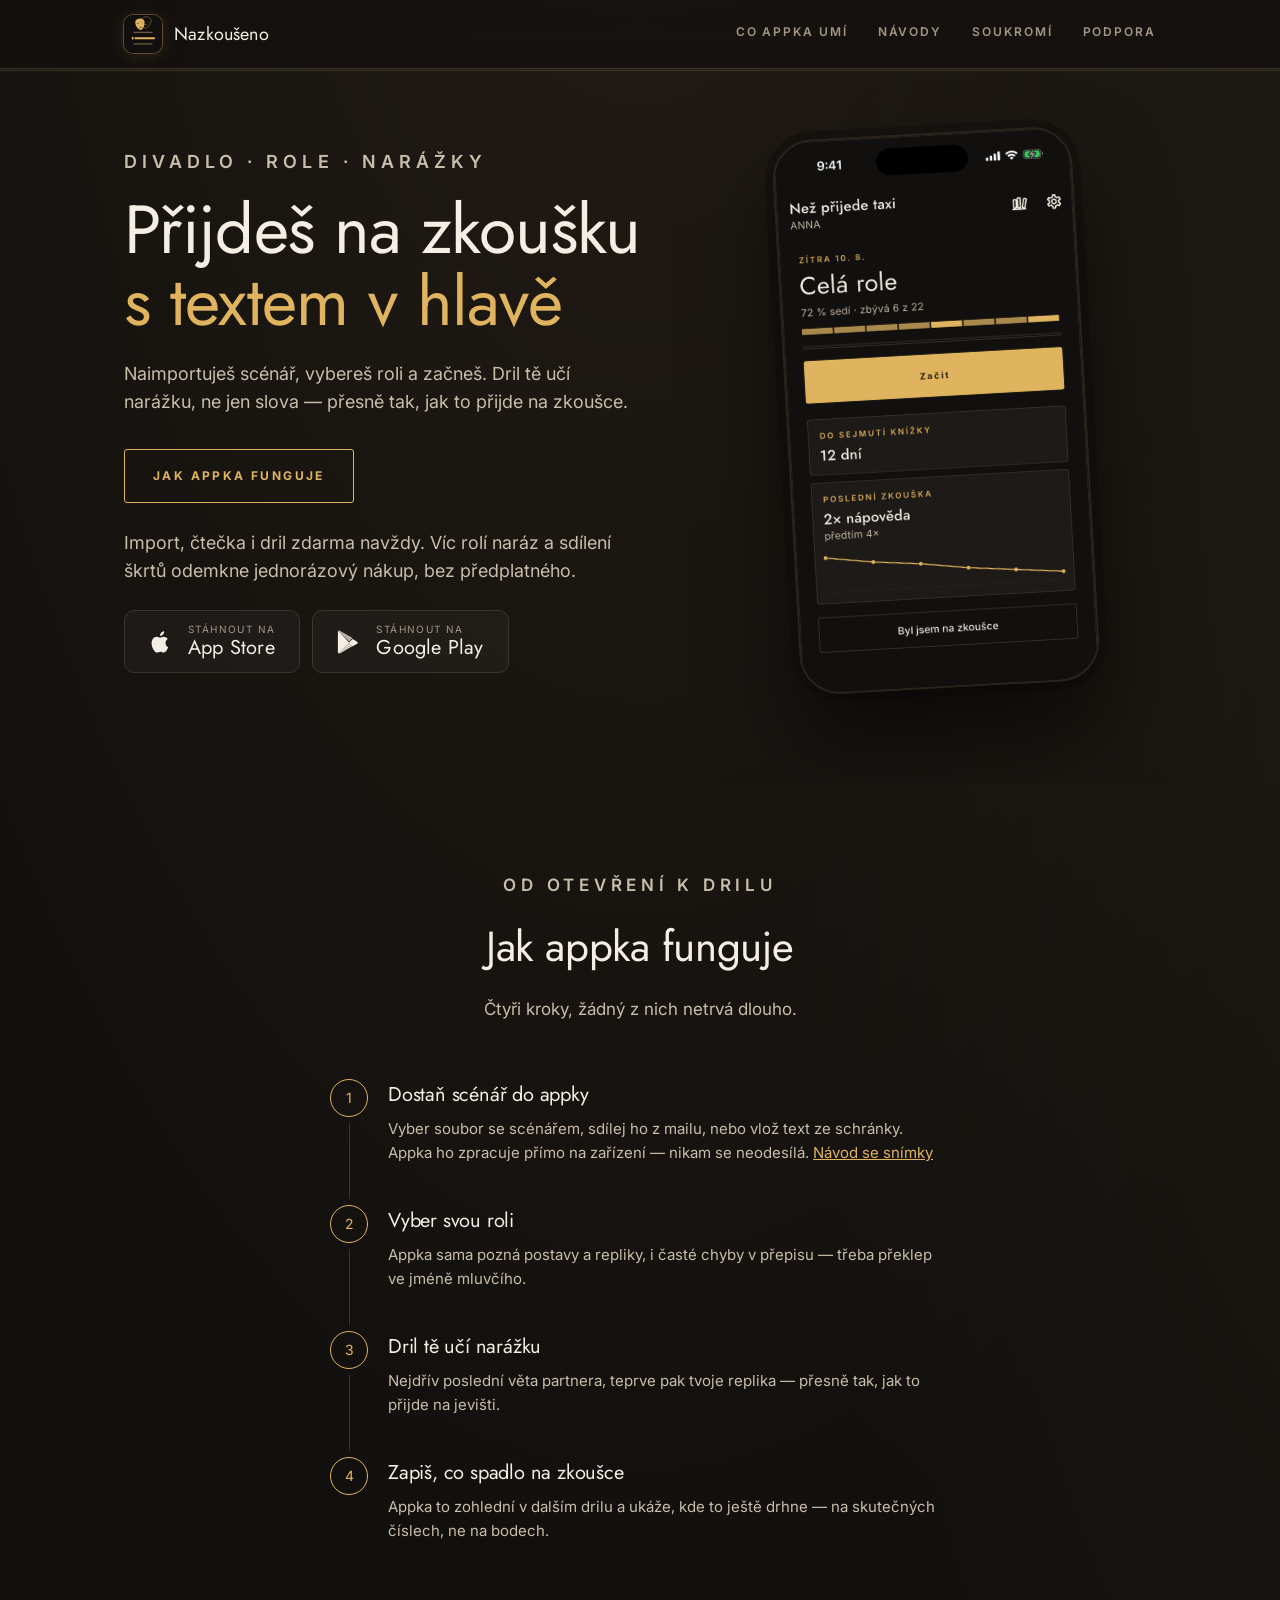
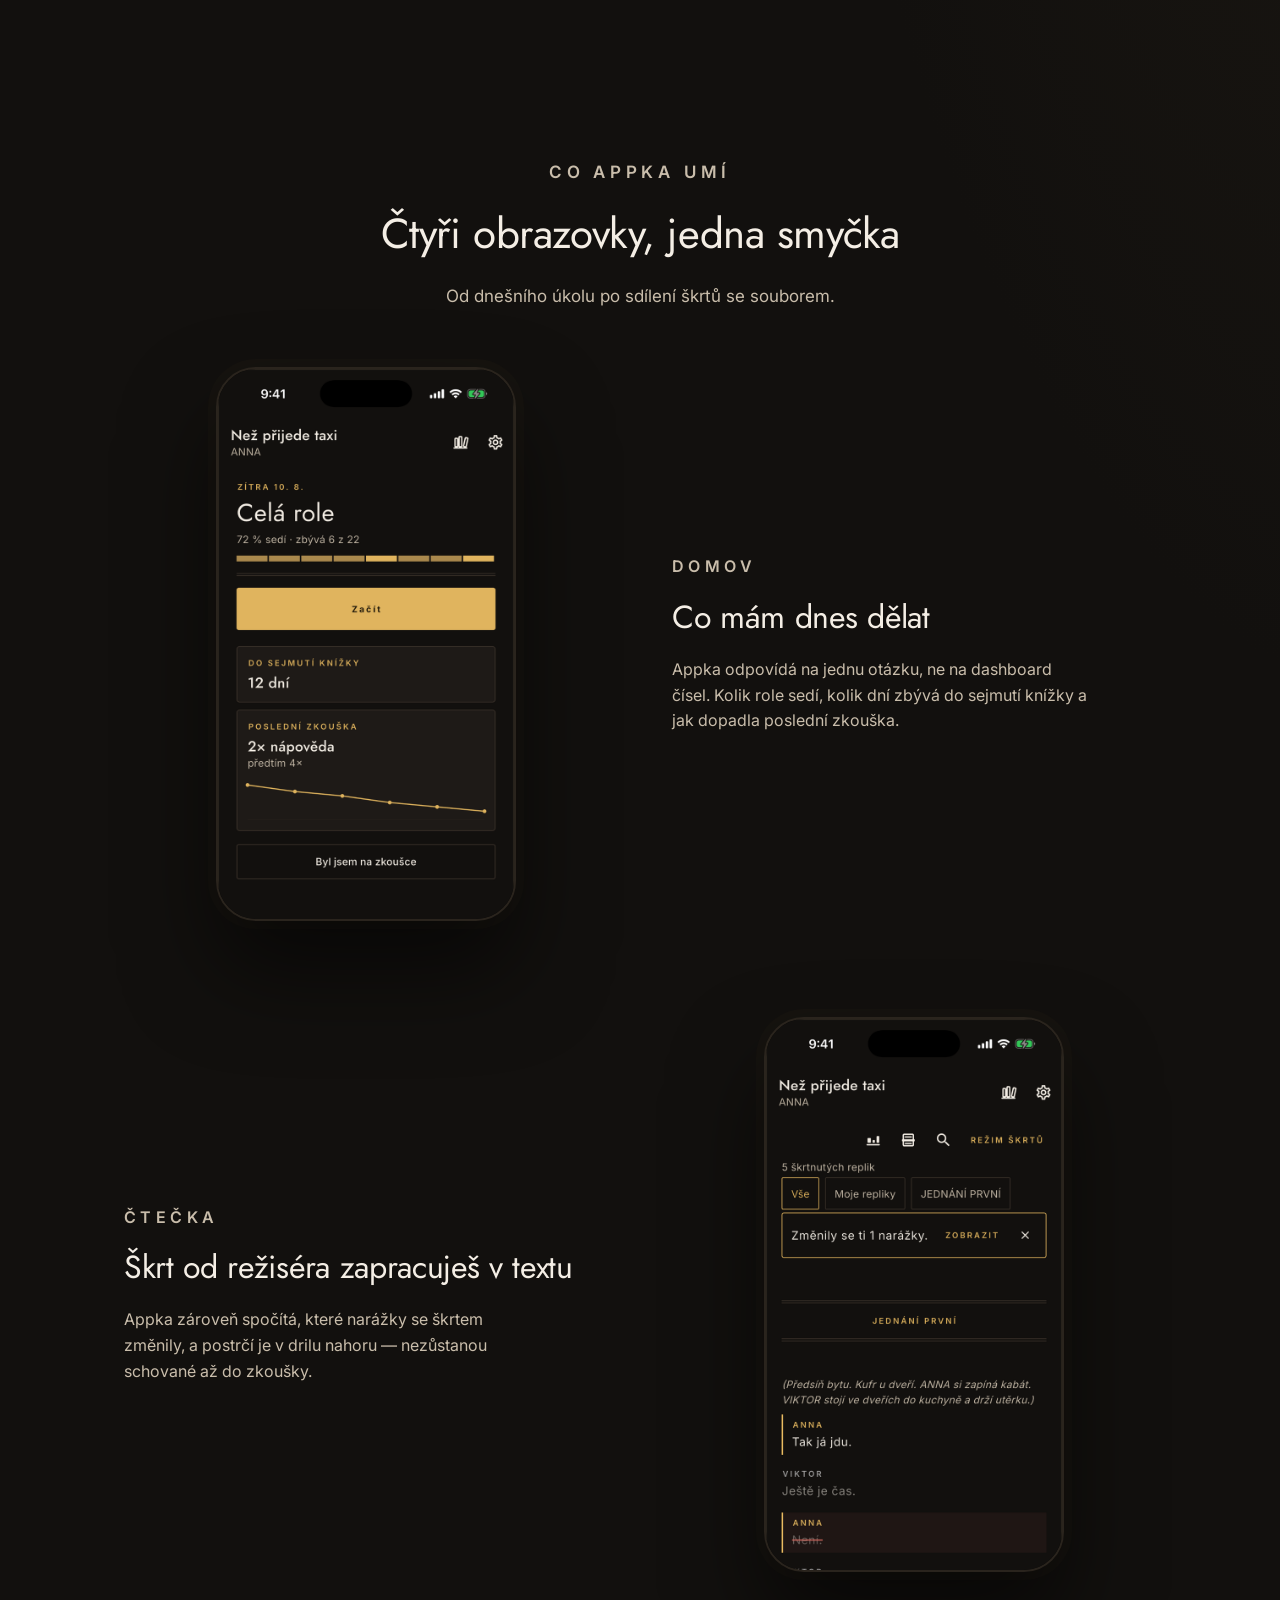
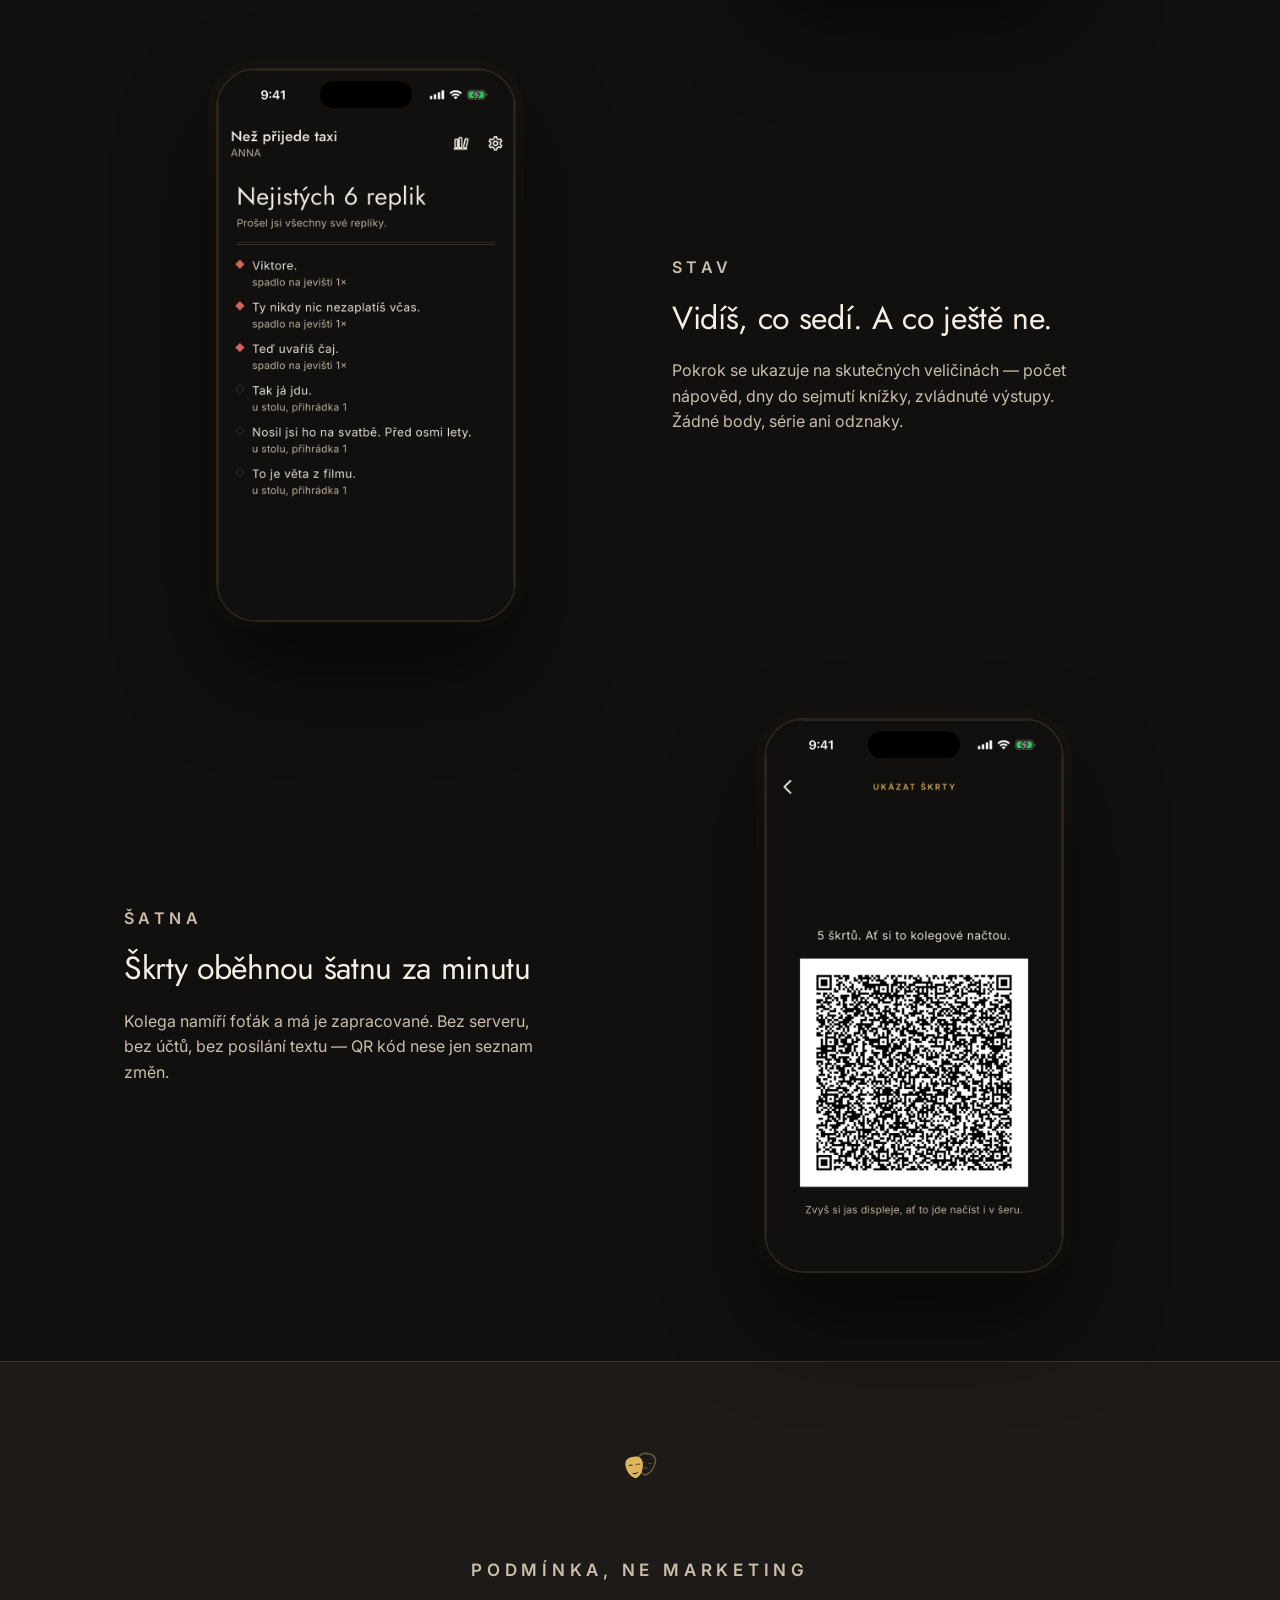
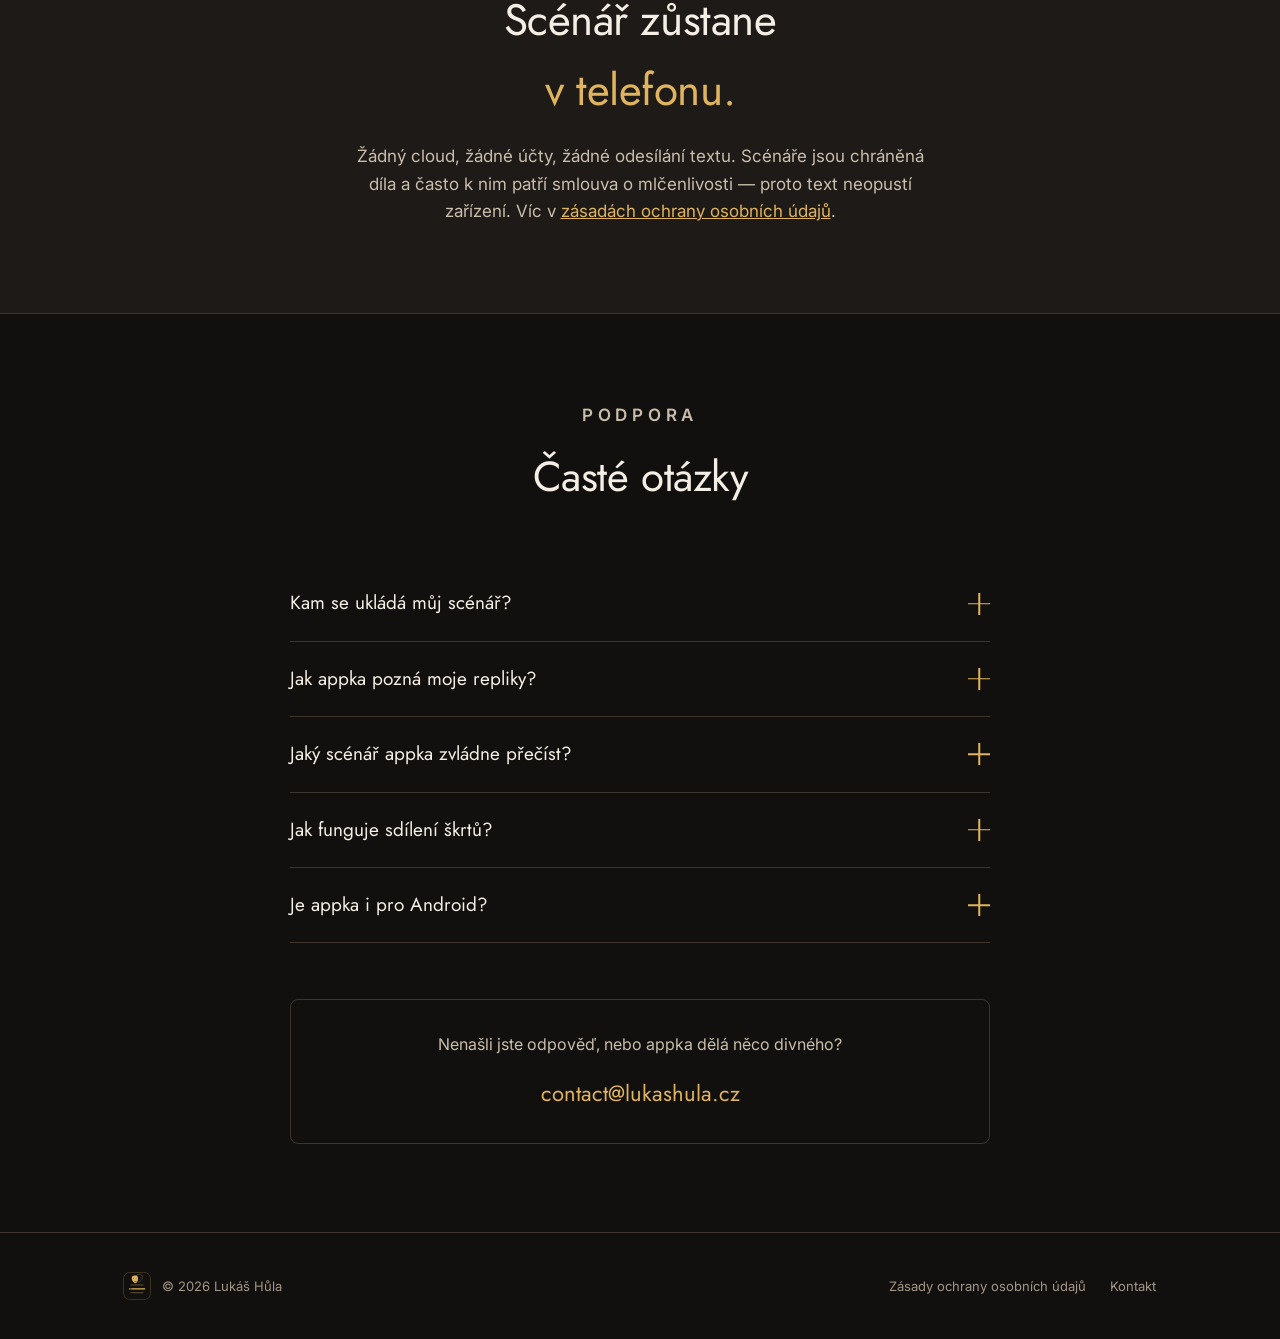
==== index.html @ 05d0d3af "Sekce návodů: jak dostat scénář do appky, tři cesty Rozcestník `navody/` a první návod se snímky z a" ====
<!doctype html>
<html lang="cs">
<head>
<meta charset="utf-8">
<meta name="viewport" content="width=device-width, initial-scale=1">
<title>Nazkoušeno — přijdeš na zkoušku s textem v hlavě</title>
<meta name="description" content="Naimportuj scénář, vyber roli a začni. Dril tě učí narážku, ne jen slova. Scénář nikdy neopustí telefon.">
<meta property="og:title" content="Nazkoušeno">
<meta property="og:description" content="Divadlo: role, narážky, škrty. Scénář zůstane v telefonu.">
<meta property="og:type" content="website">
<meta name="theme-color" content="#12100E">
<link rel="icon" type="image/svg+xml" href="data:image/svg+xml,%3Csvg xmlns='http://www.w3.org/2000/svg' viewBox='0 0 1024 1024'%3E%3Crect width='1024' height='1024' rx='180' fill='%2312100E'/%3E%3Cg transform='translate(599.0,204.8) rotate(9.17)'%3E%3Cpath d='M-125.4,-55.3 C-120.4,-141.3 -50.2,-159.7 0,-153.6 C50.2,-159.7 120.4,-141.3 125.4,-55.3 C120.4,55.3 65.2,135.2 0,153.6 C-65.2,135.2 -120.4,55.3 -125.4,-55.3 Z' fill='none' stroke='%236B5B3E' stroke-width='20.5'/%3E%3Cpath d='M-90.3,-30.7 Q-52.7,9.2 -15.1,-30.7 Q-52.7,-17.1 -90.3,-30.7 Z' fill='%236B5B3E'/%3E%3Cpath d='M15.1,-30.7 Q52.7,9.2 90.3,-30.7 Q52.7,-17.1 15.1,-30.7 Z' fill='%236B5B3E'/%3E%3Cpath d='M-52.7,67.6 Q0.0,15.4 52.7,67.6 Q0.0,49.8 -52.7,67.6 Z' fill='%236B5B3E'/%3E%3C/g%3E%3Cg transform='translate(435.2,250.9) rotate(-8.02)'%3E%3Cpath d='M-125.4,-55.3 C-120.4,-141.3 -50.2,-159.7 0,-153.6 C50.2,-159.7 120.4,-141.3 125.4,-55.3 C120.4,55.3 65.2,135.2 0,153.6 C-65.2,135.2 -120.4,55.3 -125.4,-55.3 Z M-90.3,-30.7 Q-52.7,-70.7 -15.1,-30.7 Q-52.7,-44.3 -90.3,-30.7 Z M15.1,-30.7 Q52.7,-70.7 90.3,-30.7 Q52.7,-44.3 15.1,-30.7 Z M-52.7,67.6 Q0.0,119.8 52.7,67.6 Q0.0,85.3 -52.7,67.6 Z' fill='%23E0B45E' fill-rule='evenodd'/%3E%3C/g%3E%3Cg stroke='%236B5B3E' stroke-width='34' stroke-linecap='round'%3E%3Cline x1='270' y1='471' x2='754' y2='471'/%3E%3Cline x1='270' y1='778' x2='754' y2='778'/%3E%3C/g%3E%3Crect x='212' y='591' width='42' height='68' fill='%23E0B45E'/%3E%3Cline x1='306' y1='625' x2='812' y2='625' stroke='%23E0B45E' stroke-width='52' stroke-linecap='round'/%3E%3C/svg%3E">
<link rel="stylesheet" href="assets/css/site.css?v=5">
</head>
<body>

<header class="site-header">
  <div class="container">
    <a class="brand" href="#top">
      <img class="brand-mark" src="assets/img/logo.svg" alt="" width="38" height="38">
      <span>Nazkoušeno</span>
    </a>
    <nav class="nav-links">
      <a href="#funkce">Co appka umí</a>
      <a href="navody/">Návody</a>
      <a href="#soukromi">Soukromí</a>
      <a href="#podpora">Podpora</a>
    </nav>
  </div>
</header>

<main id="top">

  <section class="hero">
    <div class="container">
      <div class="hero-copy">
        <p class="eyebrow">Divadlo · role · narážky</p>
        <h1>Přijdeš na zkoušku<br><span class="accent">s textem v hlavě</span></h1>
        <p>Naimportuješ scénář, vybereš roli a začneš. Dril tě učí narážku, ne jen slova — přesně tak, jak to přijde na zkoušce.</p>
        <div class="hero-cta">
          <a class="btn btn--ghost" href="#jak-to-funguje">Jak appka funguje</a>
        </div>
        <p class="hero-note">Import, čtečka i dril zdarma navždy. Víc rolí naráz a sdílení škrtů odemkne jednorázový nákup, bez předplatného.</p>
        <!-- PŘED VYDÁNÍM DOPLNIT:
             1. `href` u obou odznaků (teď prázdné — klik nikam nevede)
             2. vyměnit kresbu za oficiální artwork Applu a Googlu; obojí
                má závazná pravidla pro použití značky a vlastní kresba
                jejich loga je porušuje
             3. odznak Google Play skrýt, dokud Android verze nevyjde -->
        <div class="stores">
          <a class="store" href="" aria-label="Stáhnout na App Store">
            <svg class="store-mark" viewBox="0 0 24 24" aria-hidden="true">
              <path d="M16.4 12.7c0-2.1 1.7-3.1 1.8-3.2-1-1.4-2.5-1.6-3-1.7-1.3-.1-2.5.8-3.1.8-.6 0-1.6-.8-2.7-.8-1.4 0-2.7.8-3.4 2.1-1.5 2.5-.4 6.3 1 8.4.7 1 1.5 2.1 2.6 2.1 1 0 1.4-.7 2.7-.7 1.2 0 1.6.7 2.7.6 1.1 0 1.8-1 2.5-2 .8-1.2 1.1-2.3 1.1-2.3 0 0-2.2-.8-2.2-3.3zM14.4 5.9c.6-.7 1-1.6.9-2.6-.8 0-1.8.5-2.4 1.2-.5.6-1 1.6-.9 2.5.9.1 1.8-.4 2.4-1.1z"/>
            </svg>
            <span class="store-text">
              <span class="store-small">Stáhnout na</span>
              <span class="store-big">App Store</span>
            </span>
          </a>
          <a class="store" href="" aria-label="Stáhnout na Google Play">
            <svg class="store-mark" viewBox="0 0 24 24" aria-hidden="true">
              <path d="M4.3 3.2c-.3.3-.4.7-.4 1.3v15c0 .6.1 1 .4 1.3l.1.1 8.4-8.4v-.2L4.4 3.1l-.1.1z"/>
              <path d="M15.6 15.3l-2.8-2.8v-.2l2.8-2.8.1.1 3.3 1.9c1 .5 1 1.4 0 2l-3.3 1.8h-.1z"/>
              <path d="M15.7 15.2L12.8 12.4 4.3 20.9c.3.4.9.4 1.5.1l9.9-5.8" opacity=".85"/>
              <path d="M15.7 8.8L5.8 3.1c-.6-.3-1.2-.3-1.5.1l8.5 8.4 2.9-2.8z" opacity=".7"/>
            </svg>
            <span class="store-text">
              <span class="store-small">Stáhnout na</span>
              <span class="store-big">Google Play</span>
            </span>
          </a>
        </div>
      </div>
      <div class="hero-visual">
        <div class="phone phone--float">
          <img src="assets/img/01-domov.png" alt="Domovská obrazovka appky Nazkoušeno: rozdělaná role, 72 % sedí, tlačítko Začít a karty se dny do sejmutí knížky a poslední zkouškou." width="700" height="1302" loading="eager">
        </div>
      </div>
    </div>
  </section>

  <section id="jak-to-funguje">
    <div class="container container--narrow">
      <div class="section-head reveal">
        <p class="eyebrow">Od otevření k drilu</p>
        <h2>Jak appka funguje</h2>
        <p>Čtyři kroky, žádný z nich netrvá dlouho.</p>
      </div>

      <div class="steps">
        <div class="step reveal">
          <div class="step-marker"><div class="num">1</div><div class="line"></div></div>
          <div class="step-body">
            <h3>Dostaň scénář do appky</h3>
            <p>Vyber soubor se scénářem, sdílej ho z mailu, nebo vlož text ze schránky. Appka ho zpracuje přímo na zařízení — nikam se neodesílá. <a href="navody/import-scenare.html" style="color:var(--brass)">Návod se snímky</a></p>
          </div>
        </div>
        <div class="step reveal">
          <div class="step-marker"><div class="num">2</div><div class="line"></div></div>
          <div class="step-body">
            <h3>Vyber svou roli</h3>
            <p>Appka sama pozná postavy a repliky, i časté chyby v přepisu — třeba překlep ve jméně mluvčího.</p>
          </div>
        </div>
        <div class="step reveal">
          <div class="step-marker"><div class="num">3</div><div class="line"></div></div>
          <div class="step-body">
            <h3>Dril tě učí narážku</h3>
            <p>Nejdřív poslední věta partnera, teprve pak tvoje replika — přesně tak, jak to přijde na jevišti.</p>
          </div>
        </div>
        <div class="step reveal">
          <div class="step-marker"><div class="num">4</div></div>
          <div class="step-body">
            <h3>Zapiš, co spadlo na zkoušce</h3>
            <p>Appka to zohlední v dalším drilu a ukáže, kde to ještě drhne — na skutečných číslech, ne na bodech.</p>
          </div>
        </div>
      </div>
    </div>
  </section>

  <section id="funkce">
    <div class="container">
      <div class="section-head reveal">
        <p class="eyebrow">Co appka umí</p>
        <h2>Čtyři obrazovky, jedna smyčka</h2>
        <p>Od dnešního úkolu po sdílení škrtů se souborem.</p>
      </div>

      <div class="feature reveal">
        <div class="feature-visual"><div class="phone"><img src="assets/img/01-domov.png" alt="Domovská obrazovka appky: co mám dnes dělat, procento zvládnutých replik a dny do sejmutí knížky." width="700" height="1302" loading="lazy"></div></div>
        <div class="feature-copy">
          <p class="eyebrow">Domov</p>
          <h3>Co mám dnes dělat</h3>
          <p>Appka odpovídá na jednu otázku, ne na dashboard čísel. Kolik role sedí, kolik dní zbývá do sejmutí knížky a jak dopadla poslední zkouška.</p>
        </div>
      </div>

      <div class="feature feature--reverse reveal">
        <div class="feature-visual"><div class="phone"><img src="assets/img/04-ctecka.png" alt="Čtečka scénáře appky Nazkoušeno se zvýrazněnou vlastní replikou." width="700" height="1302" loading="lazy"></div></div>
        <div class="feature-copy">
          <p class="eyebrow">Čtečka</p>
          <h3>Škrt od režiséra zapracuješ v textu</h3>
          <p>Appka zároveň spočítá, které narážky se škrtem změnily, a postrčí je v drilu nahoru — nezůstanou schované až do zkoušky.</p>
        </div>
      </div>

      <div class="feature reveal">
        <div class="feature-visual"><div class="phone"><img src="assets/img/05-stav.png" alt="Obrazovka stavu appky Nazkoušeno: skutečné veličiny místo bodů a odznaků." width="700" height="1302" loading="lazy"></div></div>
        <div class="feature-copy">
          <p class="eyebrow">Stav</p>
          <h3>Vidíš, co sedí. A co ještě ne.</h3>
          <p>Pokrok se ukazuje na skutečných veličinách — počet nápověd, dny do sejmutí knížky, zvládnuté výstupy. Žádné body, série ani odznaky.</p>
        </div>
      </div>

      <div class="feature feature--reverse reveal">
        <div class="feature-visual"><div class="phone"><img src="assets/img/06-satna.png" alt="QR kód se seznamem škrtů v appce Nazkoušeno, připravený k načtení kolegy v souboru." width="700" height="1302" loading="lazy"></div></div>
        <div class="feature-copy">
          <p class="eyebrow">Šatna</p>
          <h3>Škrty oběhnou šatnu za minutu</h3>
          <p>Kolega namíří foťák a má je zapracované. Bez serveru, bez účtů, bez posílání textu — QR kód nese jen seznam změn.</p>
        </div>
      </div>
    </div>
  </section>

  <section class="trust" id="soukromi">
    <div class="container container--narrow reveal">
      <svg viewBox="0 0 1024 1024" aria-hidden="true">
        <g transform="translate(599.0,204.8) rotate(9.17)">
          <path d="M-125.4,-55.3 C-120.4,-141.3 -50.2,-159.7 0,-153.6 C50.2,-159.7 120.4,-141.3 125.4,-55.3 C120.4,55.3 65.2,135.2 0,153.6 C-65.2,135.2 -120.4,55.3 -125.4,-55.3 Z" fill="none" stroke="#6B5B3E" stroke-width="20.5"/>
          <path d="M-90.3,-30.7 Q-52.7,9.2 -15.1,-30.7 Q-52.7,-17.1 -90.3,-30.7 Z" fill="#6B5B3E"/>
          <path d="M15.1,-30.7 Q52.7,9.2 90.3,-30.7 Q52.7,-17.1 15.1,-30.7 Z" fill="#6B5B3E"/>
          <path d="M-52.7,67.6 Q0.0,15.4 52.7,67.6 Q0.0,49.8 -52.7,67.6 Z" fill="#6B5B3E"/>
        </g>
        <g transform="translate(435.2,250.9) rotate(-8.02)">
          <path d="M-125.4,-55.3 C-120.4,-141.3 -50.2,-159.7 0,-153.6 C50.2,-159.7 120.4,-141.3 125.4,-55.3 C120.4,55.3 65.2,135.2 0,153.6 C-65.2,135.2 -120.4,55.3 -125.4,-55.3 Z M-90.3,-30.7 Q-52.7,-70.7 -15.1,-30.7 Q-52.7,-44.3 -90.3,-30.7 Z M15.1,-30.7 Q52.7,-70.7 90.3,-30.7 Q52.7,-44.3 15.1,-30.7 Z M-52.7,67.6 Q0.0,119.8 52.7,67.6 Q0.0,85.3 -52.7,67.6 Z" fill="#E0B45E" fill-rule="evenodd"/>
        </g>
      </svg>
      <p class="eyebrow">Podmínka, ne marketing</p>
      <h2>Scénář zůstane<br><span class="accent">v telefonu.</span></h2>
      <p>Žádný cloud, žádné účty, žádné odesílání textu. Scénáře jsou chráněná díla a často k nim patří smlouva o mlčenlivosti — proto text neopustí zařízení. Víc v <a href="soukromi.html" style="color:var(--brass)">zásadách ochrany osobních údajů</a>.</p>
    </div>
  </section>

  <section id="podpora">
    <div class="container container--narrow">
      <div class="section-head reveal">
        <p class="eyebrow">Podpora</p>
        <h2>Časté otázky</h2>
      </div>

      <div class="faq reveal">
        <details>
          <summary>Kam se ukládá můj scénář?<span class="plus" aria-hidden="true"></span></summary>
          <p>Jen do telefonu. Appka nemá server ani cloudové úložiště — text scénáře, poznámky, škrty i postup v učení zůstávají výhradně na vašem zařízení.</p>
        </details>
        <details>
          <summary>Jak appka pozná moje repliky?<span class="plus" aria-hidden="true"></span></summary>
          <p>Po vložení scénáře appka sama rozpozná postavy a repliky a upozorní na časté chyby v přepisu — třeba překlep ve jméně mluvčího nebo zdvojenou repliku. Vy jen vyberete, která role je vaše.</p>
        </details>
        <details>
          <summary>Jaký scénář appka zvládne přečíst?<span class="plus" aria-hidden="true"></span></summary>
          <p>Appka bere soubory <strong>.doc</strong>, <strong>.docx</strong> a prostý text a formát pozná podle obsahu, ne podle přípony. Jméno postavy musí být od textu oddělené — <strong>tabulátorem, několika mezerami, nebo dvojtečkou</strong> (<code>ANNA: text</code>). Appka si vybere tu konvenci, která ve scénáři převažuje, takže na pár řádcích, které vypadají jinak, nezáleží.</p>
          <p>Co nestačí, je jméno oddělené <strong>jednou mezerou bez dvojtečky</strong> nebo sazba, kde jméno stojí na vlastním řádku a text pod ním. Kopie z PDF bývá slepená právě jednou mezerou — pak zkuste sehnat scénář ve Wordu, tak vám ho režisér nebo agentura nejspíš poslali.</p>
          <p>Když se text nepodaří rozdělit, appka to řekne rovnou a scénář se nikam neuloží — nic tím nezkazíte. Postup se snímky je v návodu <a href="navody/import-scenare.html" style="color:var(--brass)">Jak dostat scénář do appky</a>.</p>
        </details>
        <details>
          <summary>Jak funguje sdílení škrtů?<span class="plus" aria-hidden="true"></span></summary>
          <p>QR kód nese jen seznam změn — které repliky jsou škrtnuté — nikdy text hry. Kolega si ho načte kamerou a zapracuje do své vlastní kopie scénáře.</p>
        </details>
        <details>
          <summary>Je appka i pro Android?<span class="plus" aria-hidden="true"></span></summary>
          <p>Ano. Nazkoušeno je pro iOS i pro Android — je to tentýž kód a tytéž funkce na obou platformách, včetně toho, že scénář zůstává v telefonu.</p>
        </details>
      </div>

      <div class="contact-box reveal">
        <p>Nenašli jste odpověď, nebo appka dělá něco divného?</p>
        <a class="mail" href="mailto:contact@lukashula.cz">contact@lukashula.cz</a>
      </div>
    </div>
  </section>

</main>

<footer>
  <div class="container">
    <span class="footer-brand"><img class="footer-mark" src="assets/img/logo.svg" alt="" width="26" height="26"><span>© 2026 Lukáš Hůla</span></span>
    <div class="footer-links">
      <a href="soukromi.html">Zásady ochrany osobních údajů</a>
      <a href="mailto:contact@lukashula.cz">Kontakt</a>
    </div>
  </div>
</footer>

<script>
// Prvky se odkrývají **dřív, než jsou vidět** (rootMargin sahá 300px pod
// spodní hranu obrazovky) — animace tak doběhne, než na ně scroll dorazí.
// Bez toho hrozí, že rychlý skok scrollem (End, prudké odjetí kolečkem)
// předběhne pozorovatele a ukáže na zlomek vteřiny prázdnou tmu, protože
// `.reveal` je bez JS defaultně neviditelný.
//
// Druhá pojistka: cokoli je v zorném poli hned při načtení (typicky nic
// pod hlavičkou, ale nezávisí to na pořadí sekcí), se odkryje okamžitě
// bez animace — první dojem nemá čekat na scroll.
var revealEls = document.querySelectorAll('.reveal');

function showNow(el) { el.classList.add('is-visible'); }

if ('IntersectionObserver' in window) {
  var io = new IntersectionObserver(function (entries) {
    entries.forEach(function (entry) {
      if (entry.isIntersecting) {
        showNow(entry.target);
        io.unobserve(entry.target);
      }
    });
  }, { rootMargin: '0px 0px 300px 0px', threshold: 0 });

  revealEls.forEach(function (el) {
    var rect = el.getBoundingClientRect();
    if (rect.top < window.innerHeight) {
      showNow(el);
    } else {
      io.observe(el);
    }
  });

  // Poslední pojistka: kdyby pozorovatel z jakéhokoli důvodu na něco
  // nedosáhl, po pěti vteřinách je stránka čitelná celá.
  setTimeout(function () { revealEls.forEach(showNow); }, 5000);
} else {
  revealEls.forEach(showNow);
}
</script>

</body>
</html>
---- assets/css/site.css ----
/* Nazkoušeno — web
   Barvy a písma jsou 1:1 z `app/lib/theme/app_theme.dart` (tmavé téma),
   ne odhadnuté od oka. Web zůstává natrvalo tmavý — stejně jako obchodní
   screenshoty, ze kterých vychází — aby appka a web působily jako jedna
   věc, ne jako dvě různé identity. */

@font-face {
  font-family: 'Jost';
  src: url('../fonts/Jost.ttf') format('truetype');
  font-weight: 300 700;
  font-display: swap;
}

@font-face {
  font-family: 'Inter';
  src: url('../fonts/Inter.ttf') format('truetype');
  font-weight: 300 800;
  font-display: swap;
}

:root {
  --bg: #12100E;
  --surface: #1E1A17;
  --line: #3D342C;
  --text: #F4EEE5;
  --text-muted: #C9BDAB;
  --text-faint: #A29686;
  --brass: #E0B45E;
  --on-brass: #1A1408;
  --carmine: #D1685E;

  --display: 'Jost', serif;
  --ui: 'Inter', sans-serif;
}

* { margin: 0; padding: 0; box-sizing: border-box; }

@media (prefers-reduced-motion: no-preference) {
  html { scroll-behavior: smooth; }
}

@media (prefers-reduced-motion: reduce) {
  html { scroll-behavior: auto; }
  * { animation-duration: 0.001ms !important; animation-iteration-count: 1 !important; transition-duration: 0.001ms !important; }
}

body {
  background:
    radial-gradient(120% 60% at 50% -10%, #241d15 0%, rgba(18, 16, 14, 0) 60%),
    radial-gradient(90% 50% at 110% 10%, #1d1913 0%, rgba(18, 16, 14, 0) 55%),
    var(--bg);
  color: var(--text);
  font-family: var(--ui);
  font-size: 16px;
  line-height: 1.6;
  -webkit-font-smoothing: antialiased;
}

a { color: inherit; }

img { max-width: 100%; display: block; }

.container {
  width: 100%;
  max-width: 1080px;
  margin: 0 auto;
  padding: 0 24px;
}

.container--narrow {
  max-width: 760px;
}

h1, h2, h3 {
  font-family: var(--display);
  font-weight: 400;
  letter-spacing: -0.01em;
  color: var(--text);
}

/* -------- prostrkané verzálky, jako jméno v programu -------- */
.eyebrow {
  font-family: var(--ui);
  font-weight: 600;
  font-size: 12px;
  letter-spacing: 0.28em;
  text-transform: uppercase;
  color: var(--brass);
}

.muted { color: var(--text-muted); }

.accent { color: var(--brass); }

/* -------- dvojitá vlasová linka -------- */
.double-rule {
  border-top: 1px solid var(--line);
  border-bottom: 1px solid var(--line);
  height: 3px;
  margin: 20px 0;
}

/* -------- hlavička -------- */
.site-header {
  position: sticky;
  top: 0;
  z-index: 10;
  backdrop-filter: blur(14px);
  background: rgba(18, 16, 14, 0.72);
  border-bottom: 1px solid var(--line);
}

/* Dvojitá vlasová linka, jako dělítko v divadelním programu — tentýž
   motiv, který aplikace používá pod nadpisy (`DoubleRule`). Stojí to
   dva pixely výšky a hlavičku to spojí se zbytkem sazby. */
.site-header::after {
  content: '';
  position: absolute;
  left: 0;
  right: 0;
  bottom: -3px;
  height: 1px;
  background: var(--line);
}

.site-header .container {
  display: flex;
  align-items: center;
  justify-content: space-between;
  height: 68px;
}

.brand {
  display: flex;
  align-items: center;
  gap: 12px;
  text-decoration: none;
}

/* Znak má vlastní tmavé pozadí (je to skutečná ikona aplikace), takže na
   tmavé stránce splýval. Nekreslí se proto světlejší podklad — tím by
   přestal být tou ikonou — ale **mosazný vlas kolem a jemná záře pod ním**.
   Prsten dodá hranu, záře odlepí znak od pozadí. */
.brand-mark {
  width: 38px;
  height: 38px;
  border-radius: 9px;
  flex-shrink: 0;
  box-shadow:
    0 0 0 1px rgba(224, 180, 94, 0.32),
    0 2px 16px rgba(224, 180, 94, 0.14);
  transition: box-shadow 0.2s ease;
}

.brand:hover .brand-mark,
.brand:focus-visible .brand-mark {
  box-shadow:
    0 0 0 1px rgba(224, 180, 94, 0.55),
    0 2px 22px rgba(224, 180, 94, 0.24);
}

/* V patičce je znak menší a prsten slabší — je to tečka za stránkou,
   ne druhá hlavička. */
.footer-mark {
  width: 26px;
  height: 26px;
  border-radius: 6px;
  flex-shrink: 0;
  box-shadow: 0 0 0 1px rgba(224, 180, 94, 0.2);
}

.brand span {
  font-family: var(--display);
  font-size: 18px;
  letter-spacing: 0.01em;
  color: var(--text);
}

/* Prostrkané verzálky, stejně jako popisky v aplikaci. Hlavička tím mluví
   jazykem produktu místo výchozím 14px bezpatkovým písmem, které vypadá
   stejně na každém webu — a nestojí to ani pixel výšky navíc. */
.nav-links {
  display: none;
  gap: 30px;
  font-size: 12px;
  font-weight: 600;
  letter-spacing: 0.16em;
  text-transform: uppercase;
  color: var(--text-faint);
}

.nav-links a {
  text-decoration: none;
  position: relative;
  padding-bottom: 4px;
  transition: color 0.18s ease;
}

/* Podtržení vyjíždí zprostřed, ne celé naráz — drobnost, ale je to rozdíl
   mezi „odkaz změnil barvu" a „někdo to navrhl". */
.nav-links a::after {
  content: '';
  position: absolute;
  left: 50%;
  right: 50%;
  bottom: 0;
  height: 1px;
  background: var(--brass);
  transition: left 0.18s ease, right 0.18s ease;
}

.nav-links a:hover,
.nav-links a:focus-visible { color: var(--brass); }

.nav-links a:hover::after,
.nav-links a:focus-visible::after { left: 0; right: 0; }

@media (min-width: 720px) {
  .nav-links { display: flex; }
}

/* -------- tlačítka -------- */
.btn {
  display: inline-flex;
  align-items: center;
  justify-content: center;
  gap: 8px;
  padding: 16px 28px;
  border-radius: 3px;
  font-family: var(--ui);
  font-weight: 700;
  font-size: 12px;
  letter-spacing: 0.2em;
  text-transform: uppercase;
  text-decoration: none;
  cursor: pointer;
  border: 1px solid transparent;
  transition: transform 0.15s ease, opacity 0.15s ease;
}

.btn:hover { opacity: 0.9; }
.btn:active { transform: scale(0.98); }

.btn--ghost {
  border-color: var(--brass);
  color: var(--brass);
  background: transparent;
}

.btn--ghost:hover { background: rgba(224, 180, 94, 0.08); }

/* -------- focus, přístupnost -------- */
a:focus-visible, button:focus-visible, summary:focus-visible {
  outline: 2px solid var(--brass);
  outline-offset: 3px;
}

/* -------- hero -------- */
.hero {
  padding: 64px 0 96px;
  overflow: hidden;
}

.hero .container {
  display: grid;
  gap: 56px;
  align-items: center;
}

@media (min-width: 860px) {
  .hero .container { grid-template-columns: 1.1fr 0.9fr; }
}

.hero-copy h1 {
  font-size: clamp(40px, 6vw, 68px);
  line-height: 1.06;
  margin: 18px 0 22px;
}

.hero-copy p {
  font-size: 18px;
  line-height: 1.55;
  color: var(--text-muted);
  max-width: 46ch;
}

.hero-cta {
  margin-top: 34px;
  display: flex;
  flex-wrap: wrap;
  align-items: center;
  gap: 20px;
}

.hero-note {
  margin-top: 26px;
  font-size: 14px;
  color: var(--text-faint);
}

/* -------- odznaky obchodů --------
   Zástupné, dokud nejsou odkazy. Před vydáním se **musí vyměnit za
   oficiální artwork** Applu a Googlu: obojí má závazná pravidla pro
   použití svých značek a vlastní kresba loga je porušuje. */
.stores {
  display: flex;
  flex-wrap: wrap;
  gap: 12px;
  margin-top: 26px;
}

.store {
  display: inline-flex;
  align-items: center;
  gap: 13px;
  padding: 13px 24px 13px 20px;
  border: 1px solid var(--line);
  border-radius: 10px;
  background: rgba(255, 255, 255, 0.03);
  text-decoration: none;
  color: var(--text);
  transition: border-color 0.18s ease, background 0.18s ease;
}

.store:hover,
.store:focus-visible {
  border-color: rgba(224, 180, 94, 0.5);
  background: rgba(224, 180, 94, 0.06);
}

.store-mark {
  width: 30px;
  height: 30px;
  fill: currentColor;
  flex-shrink: 0;
}

.store-text { display: flex; flex-direction: column; line-height: 1.15; }

.store-small {
  font-size: 10px;
  letter-spacing: 0.14em;
  text-transform: uppercase;
  color: var(--text-faint);
}

.store-big {
  font-family: var(--display);
  font-size: 20px;
  letter-spacing: 0.01em;
}

.hero-visual {
  display: flex;
  justify-content: center;
}

/* -------- telefonní rámeček -------- */
.phone {
  position: relative;
  width: 100%;
  max-width: 300px;
  border-radius: 40px;
  overflow: hidden;
  border: 2px solid #2A241D;
  background: #0A0908;
  box-shadow:
    0 50px 90px rgba(0, 0, 0, 0.55),
    0 0 0 8px #16130F;
  /* Ať se rámeček nezmenší pod svůj obsah v úzkém flex/grid sloupci. */
  flex-shrink: 0;
}

.phone--float {
  transform: rotate(-3.2deg);
}

/* `height: auto` je nutné výslovně — atributy width/height na <img>
   (kvůli rezervaci místa a CLS) by jinak s `width: 100%` bez odpovídající
   výšky roztáhly obrázek do jeho HTML atributu, ne poměrně. */
.phone img { width: 100%; height: auto; display: block; }

/* -------- sekce obecně -------- */
section { padding: 88px 0; }

.section-head {
  text-align: center;
  max-width: 620px;
  margin: 0 auto 56px;
}

.section-head h2 {
  font-size: clamp(30px, 4vw, 42px);
  margin: 14px 0 16px;
}

.section-head p {
  color: var(--text-muted);
  font-size: 17px;
}

/* -------- kroky (jak to funguje) -------- */
.steps {
  max-width: 620px;
  margin: 0 auto;
}

.step {
  display: flex;
  gap: 20px;
}

.step-marker {
  display: flex;
  flex-direction: column;
  align-items: center;
  flex-shrink: 0;
}

.step-marker .num {
  width: 38px;
  height: 38px;
  border: 1px solid var(--brass);
  border-radius: 50%;
  display: flex;
  align-items: center;
  justify-content: center;
  font-family: var(--ui);
  font-size: 14px;
  color: var(--brass);
  flex-shrink: 0;
}

.step-marker .line {
  width: 1px;
  flex: 1;
  background: var(--line);
  margin: 6px 0;
}

.step:last-child .step-marker .line { display: none; }

.step-body { padding-bottom: 40px; }

.step-body h3 {
  font-size: 20px;
  margin-bottom: 6px;
}

.step-body p { color: var(--text-muted); font-size: 15px; }

/* -------- funkce střídavě se snímky -------- */
.feature {
  display: grid;
  gap: 40px;
  align-items: center;
  margin-bottom: 96px;
}

.feature:last-child { margin-bottom: 0; }

@media (min-width: 780px) {
  .feature { grid-template-columns: 1fr 1fr; gap: 64px; }
  .feature--reverse .feature-visual { order: 2; }
  .feature--reverse .feature-copy { order: 1; }
}

.feature-visual { display: flex; justify-content: center; }

.feature-copy .eyebrow { display: block; margin-bottom: 12px; }

.feature-copy h3 {
  font-size: clamp(24px, 3.4vw, 32px);
  margin-bottom: 14px;
}

.feature-copy p {
  color: var(--text-muted);
  font-size: 16px;
  max-width: 42ch;
}

/* -------- pruh o soukromí -------- */
.trust {
  background: var(--surface);
  border-top: 1px solid var(--line);
  border-bottom: 1px solid var(--line);
  text-align: center;
}

.trust svg { width: 72px; height: 72px; margin: 0 auto 28px; }

.trust h2 { font-size: clamp(30px, 4.5vw, 44px); margin: 0 0 18px; }

.trust p {
  color: var(--text-muted);
  font-size: 17px;
  max-width: 52ch;
  margin: 0 auto;
}

/* -------- FAQ -------- */
.faq { max-width: 700px; margin: 0 auto; }

.faq details {
  border-bottom: 1px solid var(--line);
  padding: 22px 0;
}

.faq summary {
  cursor: pointer;
  list-style: none;
  display: flex;
  justify-content: space-between;
  align-items: center;
  gap: 16px;
  font-family: var(--display);
  font-size: 19px;
  color: var(--text);
}

.faq summary::-webkit-details-marker { display: none; }

.faq summary .plus {
  flex-shrink: 0;
  width: 22px;
  height: 22px;
  position: relative;
}

.faq summary .plus::before,
.faq summary .plus::after {
  content: '';
  position: absolute;
  background: var(--brass);
  transition: transform 0.2s ease;
}

.faq summary .plus::before { top: 50%; left: 0; width: 100%; height: 1.5px; transform: translateY(-50%); }
.faq summary .plus::after { left: 50%; top: 0; height: 100%; width: 1.5px; transform: translateX(-50%); }

.faq details[open] summary .plus::after { transform: translateX(-50%) rotate(90deg); opacity: 0; }

.faq p {
  margin-top: 14px;
  color: var(--text-muted);
  font-size: 15px;
  max-width: 60ch;
}

/* -------- kontakt -------- */
.contact-box {
  max-width: 700px;
  margin: 56px auto 0;
  padding: 32px;
  border: 1px solid var(--line);
  border-radius: 8px;
  text-align: center;
}

.contact-box p { color: var(--text-muted); margin-bottom: 18px; }

.contact-box a.mail {
  font-family: var(--display);
  font-size: 22px;
  color: var(--brass);
  text-decoration: none;
}

.contact-box a.mail:hover { text-decoration: underline; }

/* -------- patička -------- */
footer {
  border-top: 1px solid var(--line);
  padding: 40px 0;
}

footer .container {
  display: flex;
  flex-wrap: wrap;
  gap: 16px;
  align-items: center;
  justify-content: space-between;
  font-size: 13px;
  color: var(--text-faint);
}

footer a { text-decoration: none; color: var(--text-faint); }
footer a:hover, footer a:focus-visible { color: var(--brass); }

.footer-links { display: flex; gap: 24px; flex-wrap: wrap; }

.footer-brand { display: flex; align-items: center; gap: 12px; }

/* -------- scroll reveal (progresivní vylepšení) -------- */
.reveal {
  opacity: 0;
  transform: translateY(18px);
  transition: opacity 0.6s ease, transform 0.6s ease;
}

.reveal.is-visible { opacity: 1; transform: none; }

@media (prefers-reduced-motion: reduce) {
  .reveal { opacity: 1; transform: none; transition: none; }
}

/* -------- stránka zásad -------- */
.policy h2 {
  font-size: 22px;
  margin: 40px 0 12px;
}

.policy h2:first-child { margin-top: 0; }

.policy p, .policy li {
  color: var(--text-muted);
  font-size: 16px;
  line-height: 1.7;
}

.policy ul { padding-left: 20px; margin: 12px 0; }
.policy li { margin-bottom: 6px; }
.policy p { margin-bottom: 16px; }
.policy strong { color: var(--text); }
.policy code {
  font-family: ui-monospace, monospace;
  font-size: 0.9em;
  background: var(--surface);
  padding: 2px 6px;
  border-radius: 3px;
}

.policy-date { color: var(--text-faint); font-size: 14px; margin-bottom: 40px; }

/* -------- návody: rozcestník --------
   Řádky s vlasovou linkou, ne krabice. Je to obsah programu — seznam
   toho, co se dá přečíst — a stejný idiom jako FAQ, aby web nezaváděl
   třetí druh seznamu pro tentýž účel. */
.guide-group {
  max-width: 700px;
  margin: 0 auto 56px;
}

.guide-group:last-child { margin-bottom: 0; }

.guide-group > .eyebrow { display: block; margin-bottom: 4px; }

.guide-item {
  display: flex;
  align-items: center;
  gap: 20px;
  padding: 24px 0;
  border-bottom: 1px solid var(--line);
  text-decoration: none;
}

.guide-item h3 {
  font-size: 21px;
  margin-bottom: 6px;
  transition: color 0.2s ease;
}

.guide-item p {
  color: var(--text-muted);
  font-size: 15px;
  max-width: 52ch;
}

.guide-item:hover h3,
.guide-item:focus-visible h3 { color: var(--brass); }

/* Šipka dává řádku význam odkazu i bez podtržení. */
.guide-item .go {
  margin-left: auto;
  flex-shrink: 0;
  color: var(--brass);
  font-size: 20px;
}

/* -------- návod: hlavička stránky -------- */
.guide-head { max-width: 700px; margin: 0 auto; }

.guide-head h1 {
  font-size: clamp(30px, 4.5vw, 44px);
  margin: 14px 0;
}

.guide-head p {
  color: var(--text-muted);
  font-size: 17px;
  max-width: 56ch;
}

.crumb {
  display: inline-block;
  font-size: 13px;
  color: var(--text-faint);
  text-decoration: none;
  margin-bottom: 6px;
}

.crumb:hover, .crumb:focus-visible { color: var(--brass); }

/* -------- návod: volba cesty na začátku --------
   Návod má tři samostatné cesty a čtenář potřebuje **jen jednu**.
   Rozcestník na začátku ho pustí přímo k té své, aby nemusel projít
   dvě, které ho netýkají. */
.ways {
  max-width: 700px;
  margin: 36px auto 0;
  display: grid;
  gap: 10px;
}

@media (min-width: 780px) {
  .ways { grid-template-columns: repeat(3, 1fr); }
}

.way-link {
  display: block;
  padding: 16px 18px;
  border: 1px solid var(--line);
  border-radius: 6px;
  text-decoration: none;
  transition: border-color 0.2s ease;
}

.way-link:hover, .way-link:focus-visible { border-color: var(--brass); }

.way-link strong {
  display: block;
  font-family: var(--display);
  font-weight: 400;
  font-size: 17px;
  margin-bottom: 4px;
}

.way-link span { color: var(--text-faint); font-size: 13px; }

/* -------- návod: jedna cesta -------- */
.way {
  display: grid;
  gap: 40px;
  align-items: start;
  margin-top: 80px;
}

/* Zlom je vyšší než u `.feature` (780px): vedle kroků stojí telefon
   v plné výšce, takže dva sloupce mají smysl teprve na širší obrazovce. */
@media (min-width: 880px) {
  .way { grid-template-columns: 1fr auto; gap: 56px; }
}

.way h2 {
  font-size: clamp(24px, 3.4vw, 30px);
  margin: 12px 0 18px;
}

.way .lede {
  color: var(--text-muted);
  font-size: 16px;
  max-width: 46ch;
  margin-bottom: 26px;
}

/* Kroky uvnitř cesty nesedí na středu sloupce a poslední nekopí
   spodní odsazení, které jinde odděluje krok od dalšího. */
.way .steps { max-width: none; margin: 0; }
.way .step:last-child .step-body { padding-bottom: 0; }

.way-visual { display: flex; justify-content: center; }
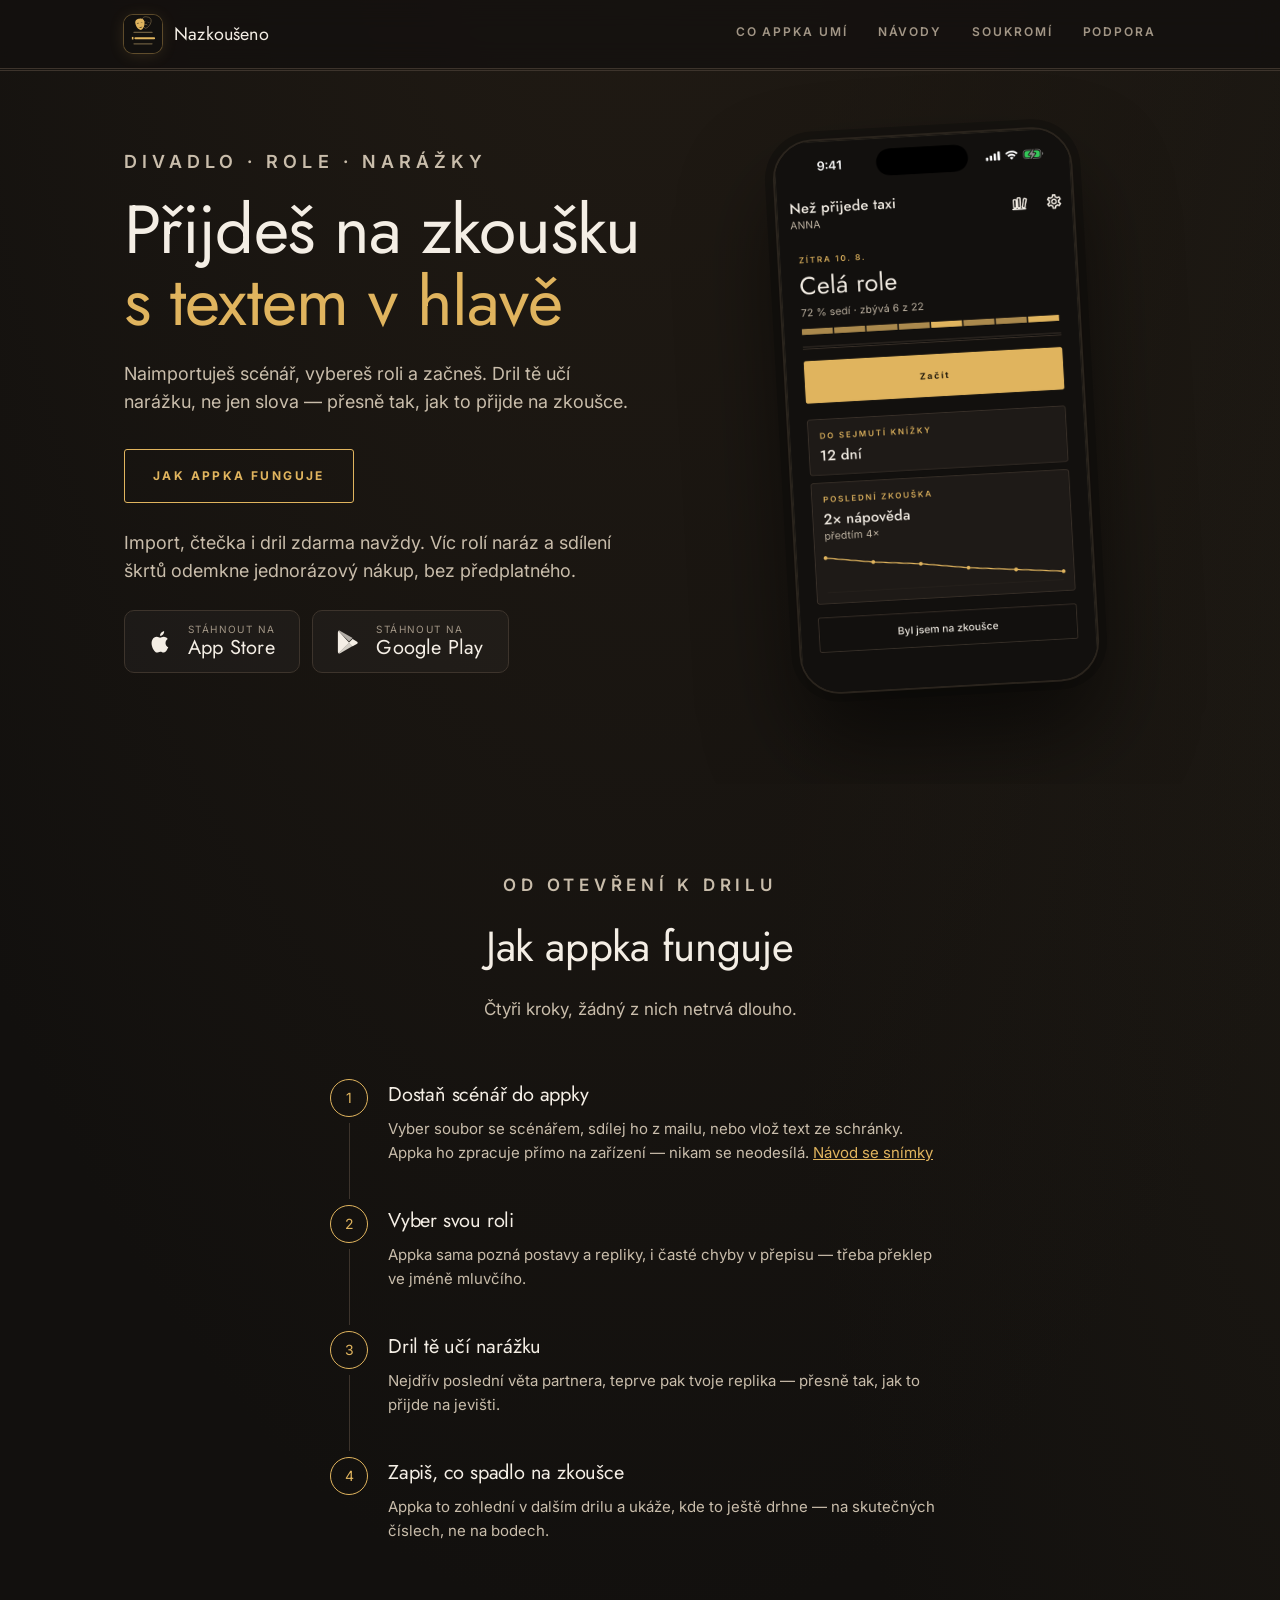
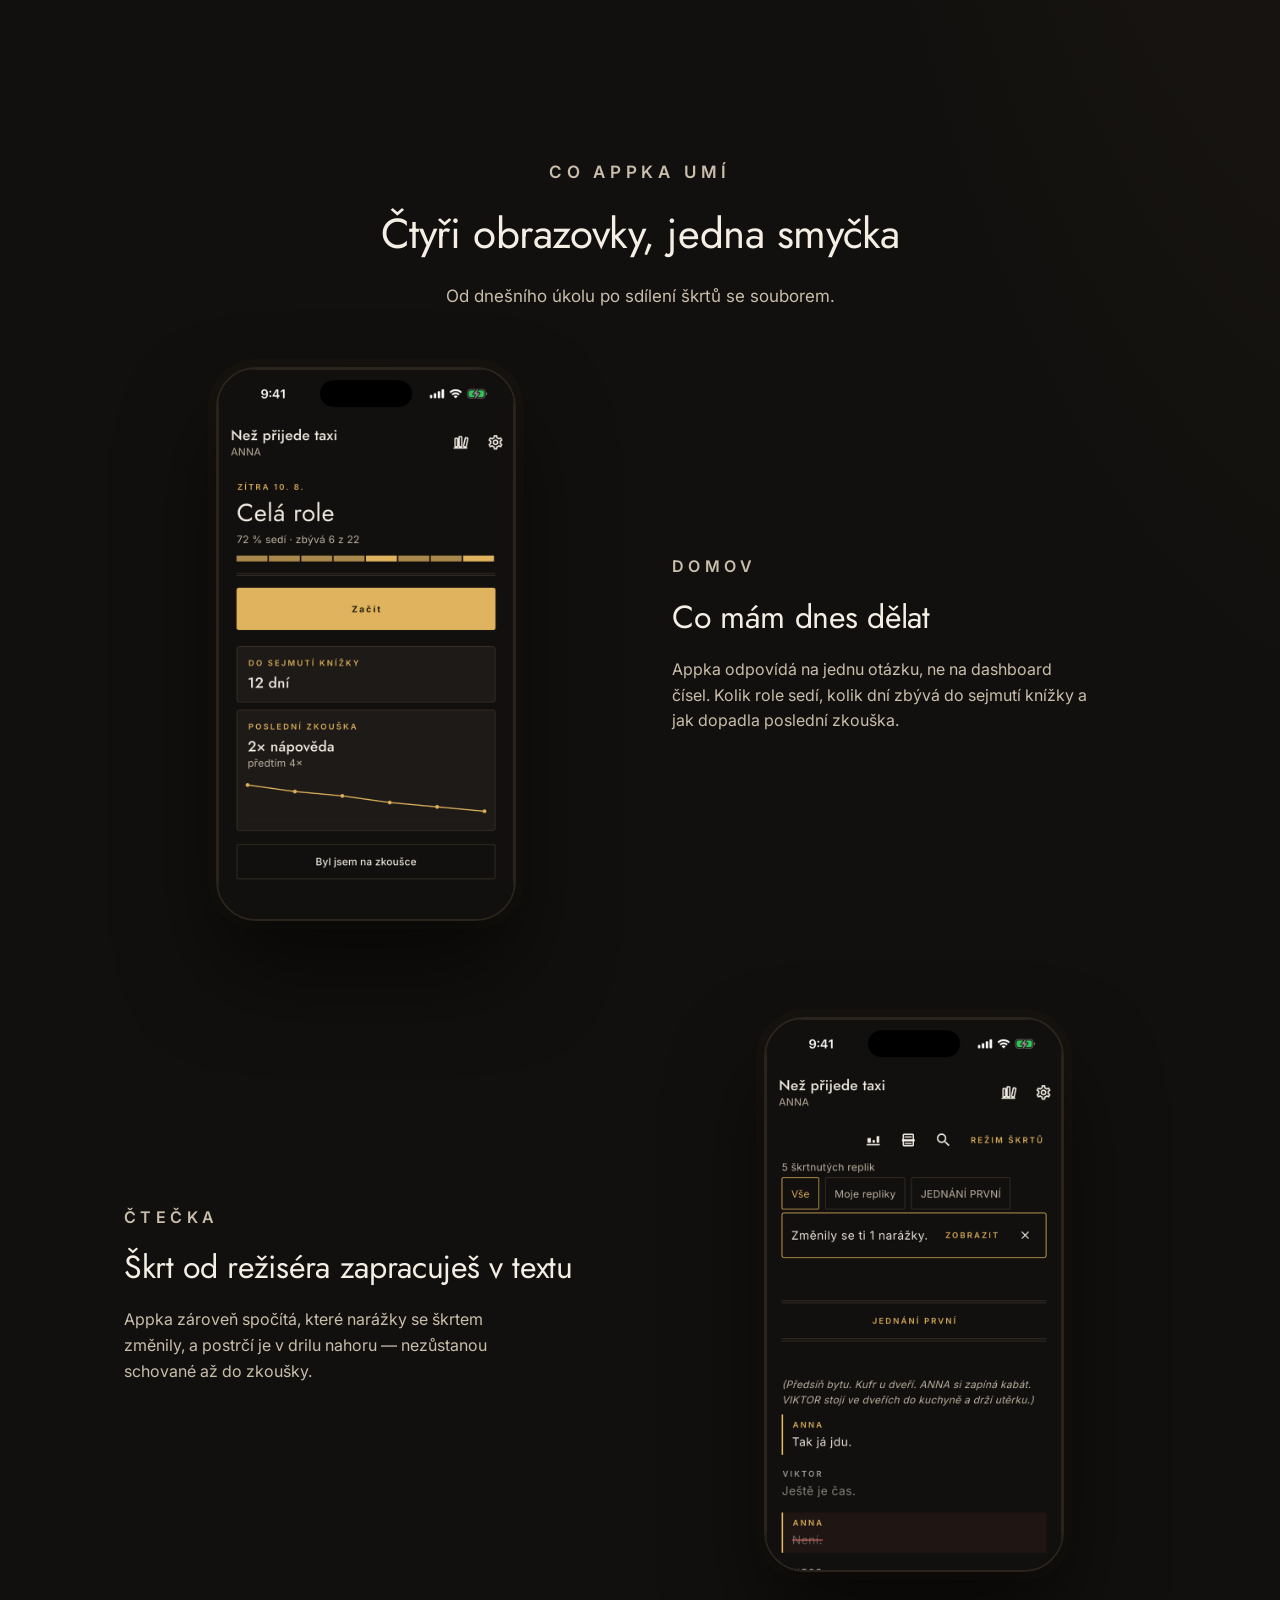
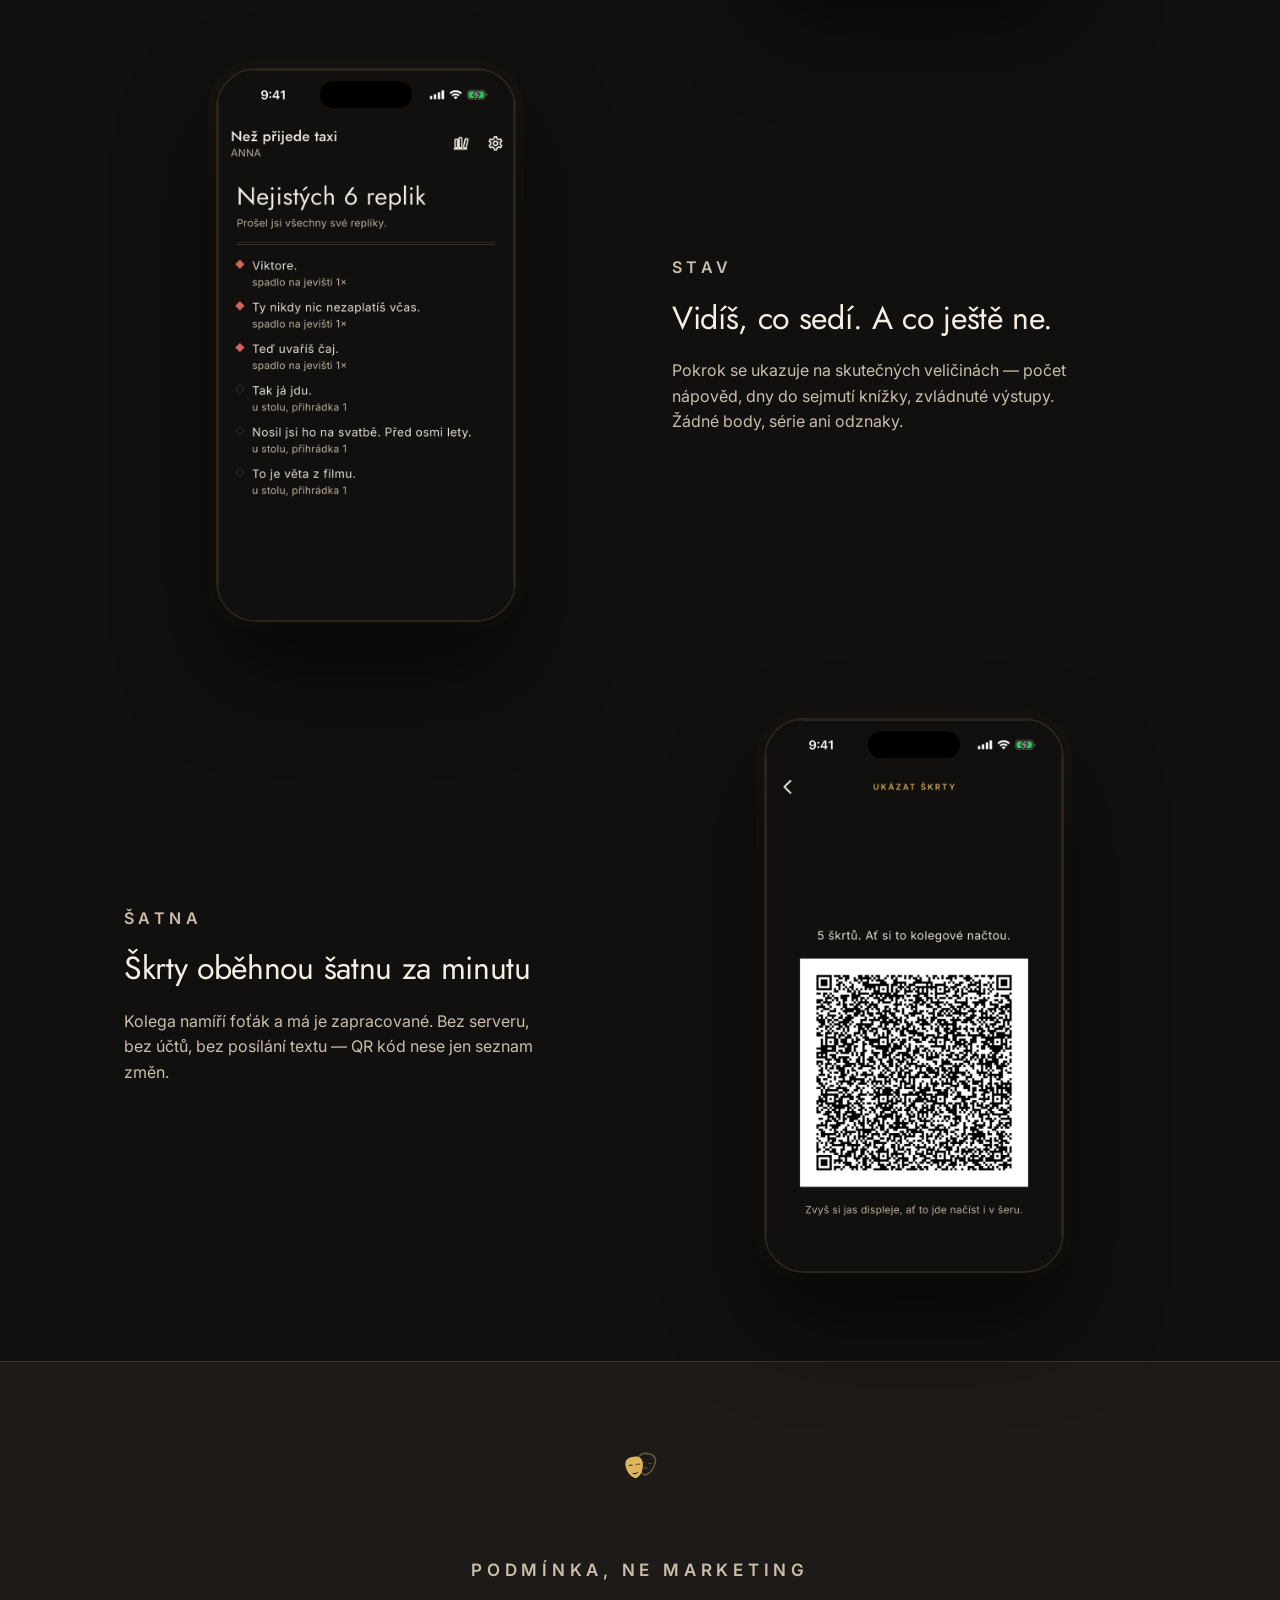
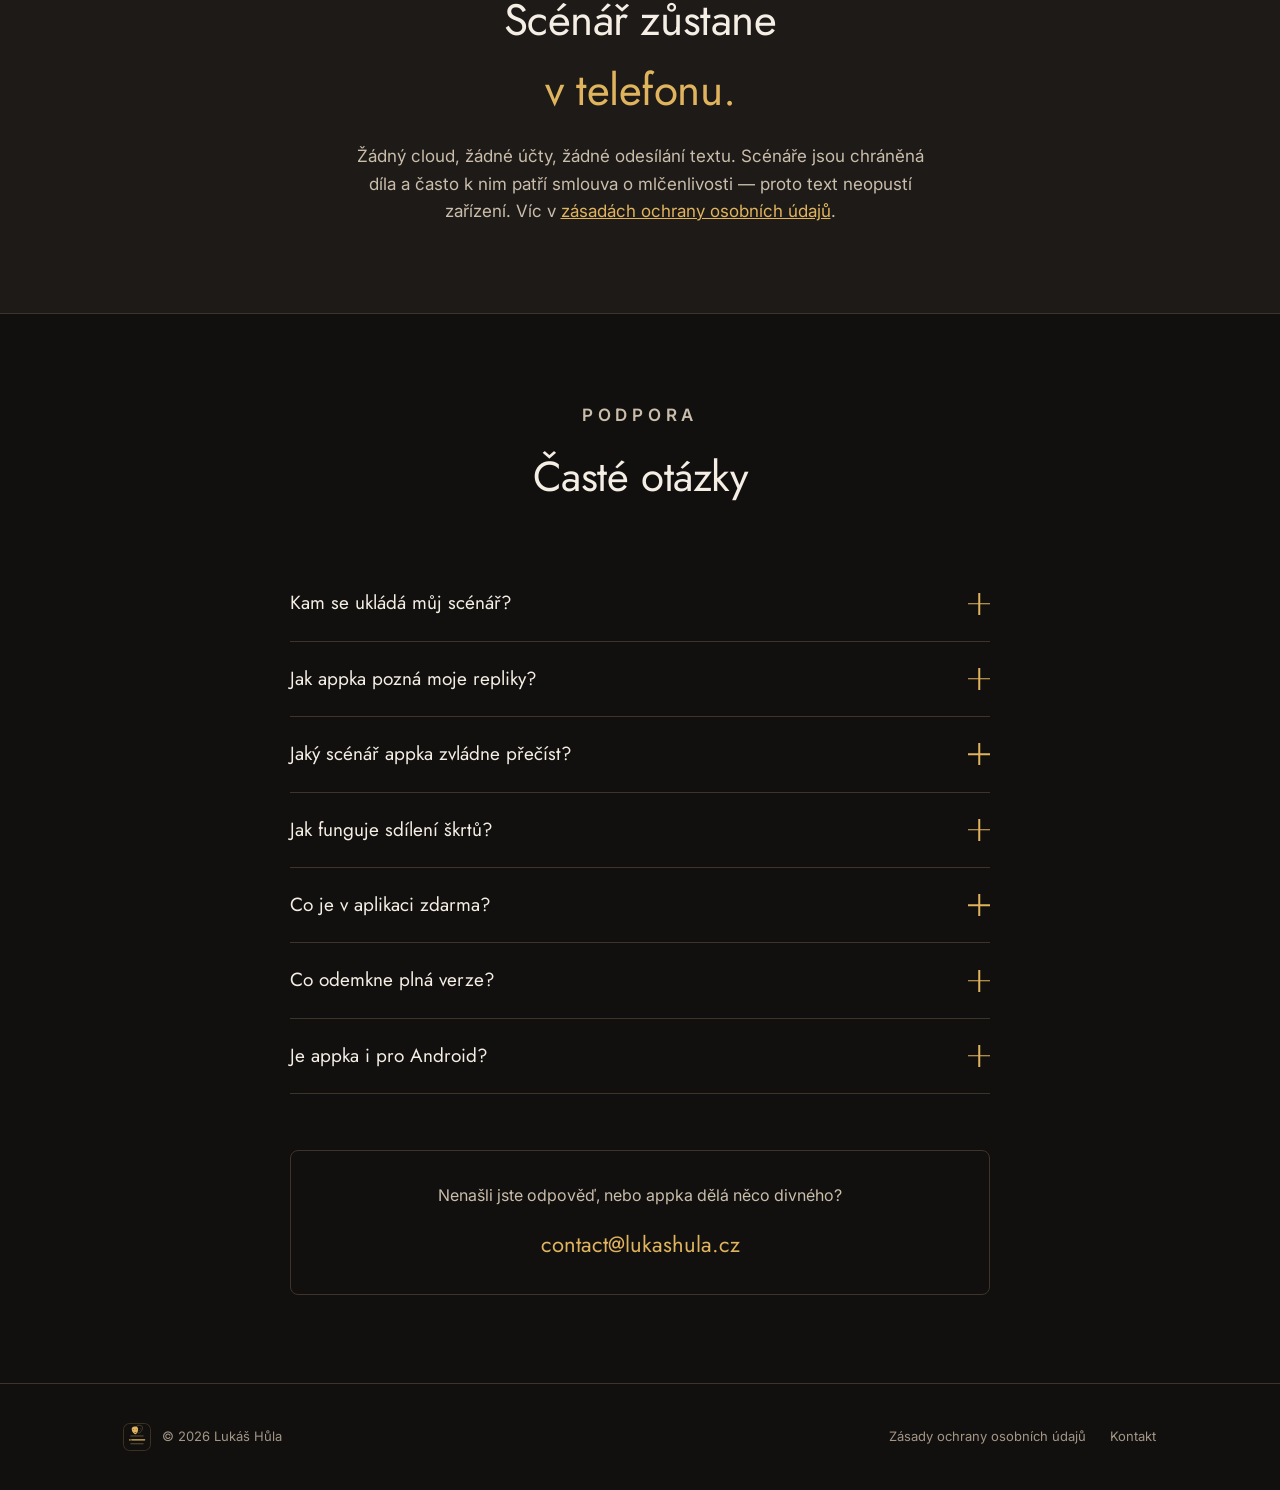
==== commit b15a38c8: "FAQ: co je zdarma a co odemkne plná verze Dvě nové otázky na úvodní stránce. Zdarma je celá cesta k " ====
--- a/index.html
+++ b/index.html
@@ -9,8 +9,8 @@
 <meta property="og:description" content="Divadlo: role, narážky, škrty. Scénář zůstane v telefonu.">
 <meta property="og:type" content="website">
 <meta name="theme-color" content="#12100E">
-<link rel="icon" type="image/svg+xml" href="data:image/svg+xml,%3Csvg xmlns='http://www.w3.org/2000/svg' viewBox='0 0 1024 1024'%3E%3Crect width='1024' height='1024' rx='180' fill='%2312100E'/%3E%3Cg transform='translate(599.0,204.8) rotate(9.17)'%3E%3Cpath d='M-125.4,-55.3 C-120.4,-141.3 -50.2,-159.7 0,-153.6 C50.2,-159.7 120.4,-141.3 125.4,-55.3 C120.4,55.3 65.2,135.2 0,153.6 C-65.2,135.2 -120.4,55.3 -125.4,-55.3 Z' fill='none' stroke='%236B5B3E' stroke-width='20.5'/%3E%3Cpath d='M-90.3,-30.7 Q-52.7,9.2 -15.1,-30.7 Q-52.7,-17.1 -90.3,-30.7 Z' fill='%236B5B3E'/%3E%3Cpath d='M15.1,-30.7 Q52.7,9.2 90.3,-30.7 Q52.7,-17.1 15.1,-30.7 Z' fill='%236B5B3E'/%3E%3Cpath d='M-52.7,67.6 Q0.0,15.4 52.7,67.6 Q0.0,49.8 -52.7,67.6 Z' fill='%236B5B3E'/%3E%3C/g%3E%3Cg transform='translate(435.2,250.9) rotate(-8.02)'%3E%3Cpath d='M-125.4,-55.3 C-120.4,-141.3 -50.2,-159.7 0,-153.6 C50.2,-159.7 120.4,-141.3 125.4,-55.3 C120.4,55.3 65.2,135.2 0,153.6 C-65.2,135.2 -120.4,55.3 -125.4,-55.3 Z M-90.3,-30.7 Q-52.7,-70.7 -15.1,-30.7 Q-52.7,-44.3 -90.3,-30.7 Z M15.1,-30.7 Q52.7,-70.7 90.3,-30.7 Q52.7,-44.3 15.1,-30.7 Z M-52.7,67.6 Q0.0,119.8 52.7,67.6 Q0.0,85.3 -52.7,67.6 Z' fill='%23E0B45E' fill-rule='evenodd'/%3E%3C/g%3E%3Cg stroke='%236B5B3E' stroke-width='34' stroke-linecap='round'%3E%3Cline x1='270' y1='471' x2='754' y2='471'/%3E%3Cline x1='270' y1='778' x2='754' y2='778'/%3E%3C/g%3E%3Crect x='212' y='591' width='42' height='68' fill='%23E0B45E'/%3E%3Cline x1='306' y1='625' x2='812' y2='625' stroke='%23E0B45E' stroke-width='52' stroke-linecap='round'/%3E%3C/svg%3E">
-<link rel="stylesheet" href="assets/css/site.css?v=5">
+<link rel="icon" type="image/svg+xml" href="assets/img/favicon.svg">
+<link rel="stylesheet" href="assets/css/site.css?v=6">
 </head>
 <body>
 
@@ -196,6 +196,7 @@
         <details>
           <summary>Kam se ukládá můj scénář?<span class="plus" aria-hidden="true"></span></summary>
           <p>Jen do telefonu. Appka nemá server ani cloudové úložiště — text scénáře, poznámky, škrty i postup v učení zůstávají výhradně na vašem zařízení.</p>
+          <p>Výjimku dělá jen <strong>systémová záloha telefonu</strong>: ta zálohuje aplikace i s daty do iCloudu nebo ke Googlu, stejně jako u všeho ostatního v telefonu. Ovládáte ji vy v nastavení telefonu, ne appka. Popisuje to <a href="navody/zaloha.html" style="color:var(--brass)">návod o záloze</a>.</p>
         </details>
         <details>
           <summary>Jak appka pozná moje repliky?<span class="plus" aria-hidden="true"></span></summary>
@@ -209,7 +210,18 @@
         </details>
         <details>
           <summary>Jak funguje sdílení škrtů?<span class="plus" aria-hidden="true"></span></summary>
-          <p>QR kód nese jen seznam změn — které repliky jsou škrtnuté — nikdy text hry. Kolega si ho načte kamerou a zapracuje do své vlastní kopie scénáře.</p>
+          <p>Posílá se jen seznam změn — které repliky jsou škrtnuté — nikdy text hry. Kolega si ho převezme QR kódem nebo přes schránku a zapracuje do své vlastní kopie scénáře. Než se škrty přiloží, uvidí dopředu, kolik jich v jeho kopii sedne. Podrobně to popisuje návod <a href="navody/sdileni-skrtu.html" style="color:var(--brass)">Sdílení škrtů se souborem</a>.</p>
+        </details>
+        <details>
+          <summary>Co je v aplikaci zdarma?<span class="plus" aria-hidden="true"></span></summary>
+          <p>Celá cesta k naučení textu, pro <strong>jednu inscenaci a bez omezení</strong>: import scénáře všemi způsoby, oprava toho, co parser přečetl špatně, čtečka s filtry, poznámkami a štítky, škrtání včetně rozsahů, dril i přehled postupu. Zdarma je taky záloha vašich dat a odložení odehrané role do archivu.</p>
+          <p>Žádná zkušební doba a žádný limit na počet replik — useknutý scénář by nebyl malá verze, ale rozbitá.</p>
+        </details>
+        <details>
+          <summary>Co odemkne plná verze?<span class="plus" aria-hidden="true"></span></summary>
+          <p>Věci kolem zkoušení, ne učení samotné: víc rozdělaných rolí naráz a <a href="navody/knihovna.html" style="color:var(--brass)">archiv odehraných</a>; <a href="navody/po-zkousce.html" style="color:var(--brass)">záznam po zkoušce</a> — kde to spadlo a kolikrát vám napovídali — spolu s křivkou nápověd; výpis replik, kterým škrt změnil narážku; <a href="navody/sdileni-skrtu.html" style="color:var(--brass)">sdílení škrtů</a> s celým souborem; a vyplňování karty role se seznamem spolků.</p>
+          <p>Ze záznamu po zkoušce vzniká i okamžik <strong>sejmutí knížky</strong>, takže bez plné verze se nezaznamená. Dril bez ní pracuje jen s tím, jak vám text jde u stolu — na naučení to stačí, jen o jevištních pádech neví.</p>
+          <p>Je to <strong>jednorázový nákup, žádné předplatné</strong>; cenu ukazuje obchod. A dvě věci se nezpoplatňují nikdy: oprava toho, co pokazil import, a cokoli, co chrání vaše data.</p>
         </details>
         <details>
           <summary>Je appka i pro Android?<span class="plus" aria-hidden="true"></span></summary>
--- a/assets/css/site.css
+++ b/assets/css/site.css
@@ -31,9 +31,19 @@
 
   --display: 'Jost', serif;
   --ui: 'Inter', sans-serif;
+
+  /* Výška lepivé hlavičky. Řídí zároveň odsazení kotev — viz `html` níž. */
+  --header-h: 68px;
 }
 
 * { margin: 0; padding: 0; box-sizing: border-box; }
+
+/* Kotvy nesmí skončit pod lepivou hlavičkou.
+   `scroll-padding-top` říká prohlížeči, kde má scrollování „dosednout" —
+   platí na skok na `#kotvu` i na `scrollIntoView`, takže se to nemusí
+   řešit u každého cíle zvlášť. Výška hlavičky plus linka pod ní a ještě
+   kousek vzduchu, aby nadpis nelepil na okraj. */
+html { scroll-padding-top: calc(var(--header-h) + 26px); }
 
 @media (prefers-reduced-motion: no-preference) {
   html { scroll-behavior: smooth; }
@@ -127,7 +137,7 @@
   display: flex;
   align-items: center;
   justify-content: space-between;
-  height: 68px;
+  height: var(--header-h);
 }
 
 .brand {
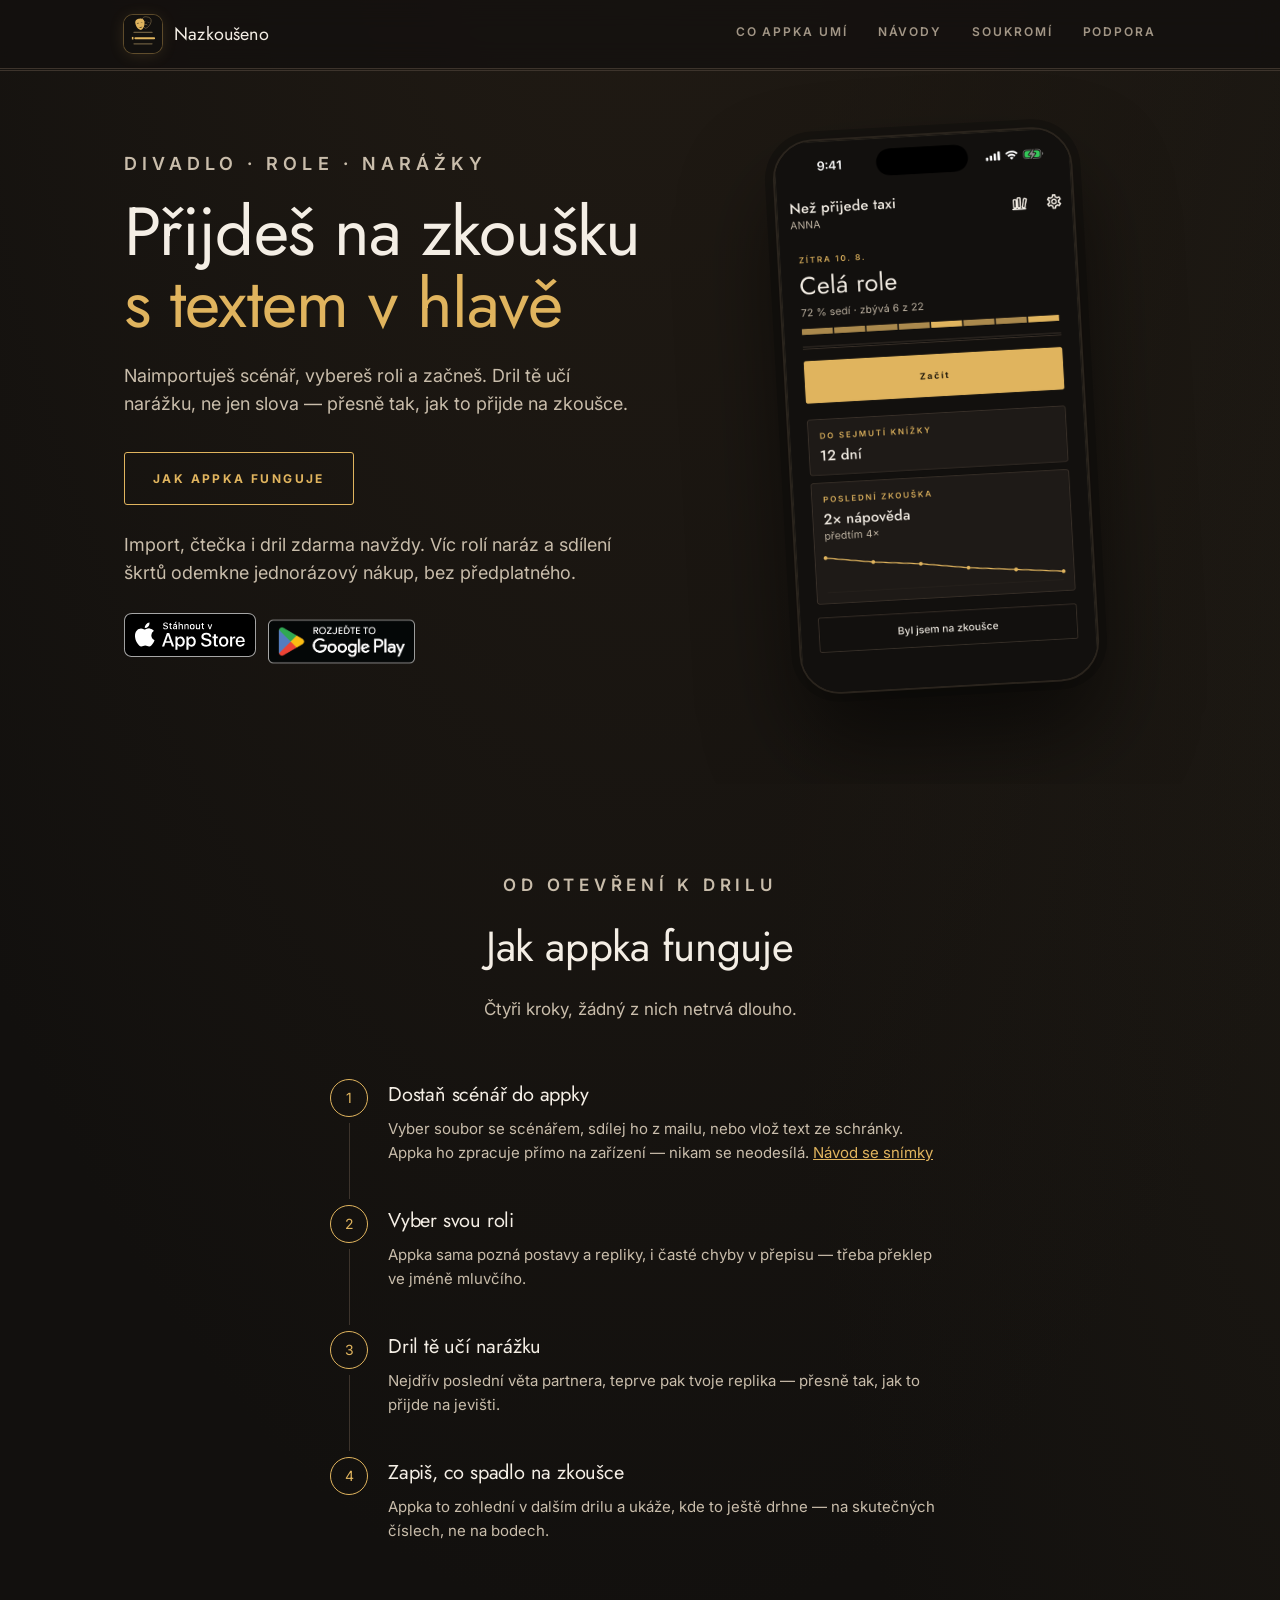
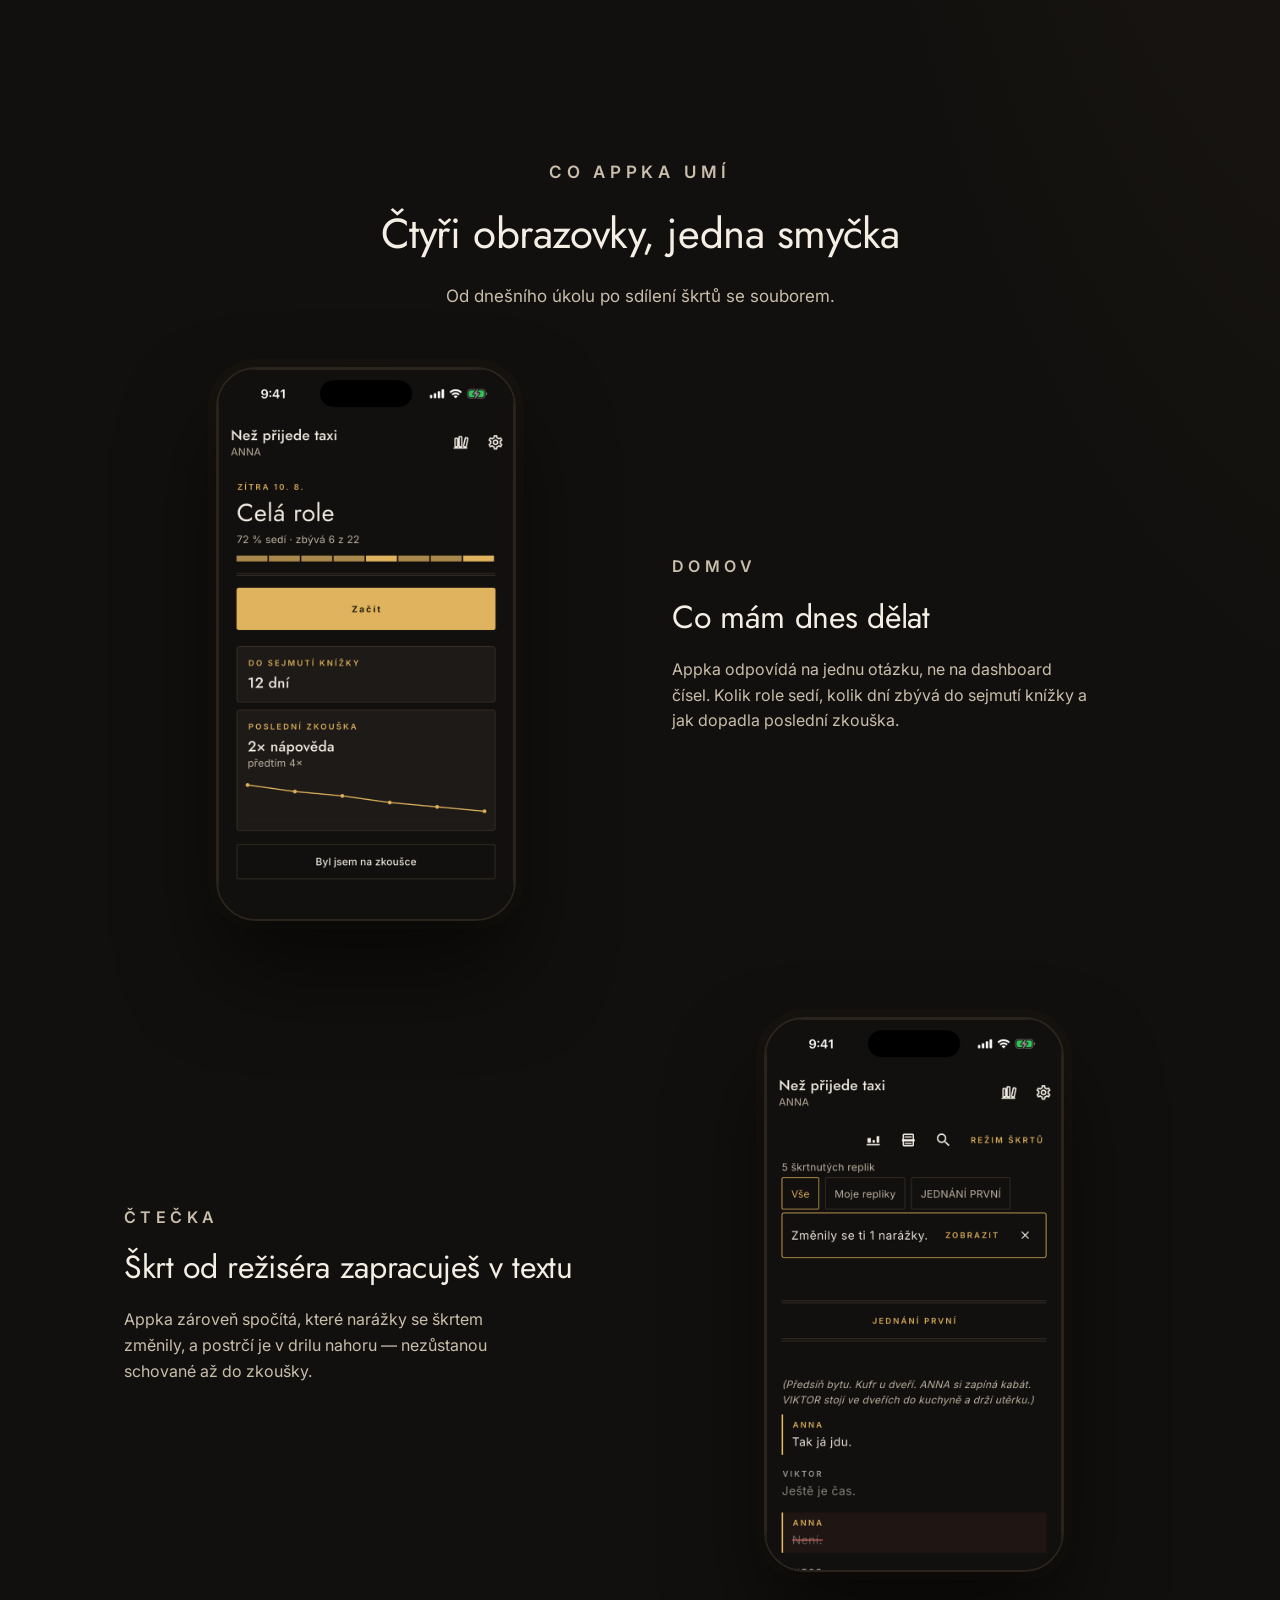
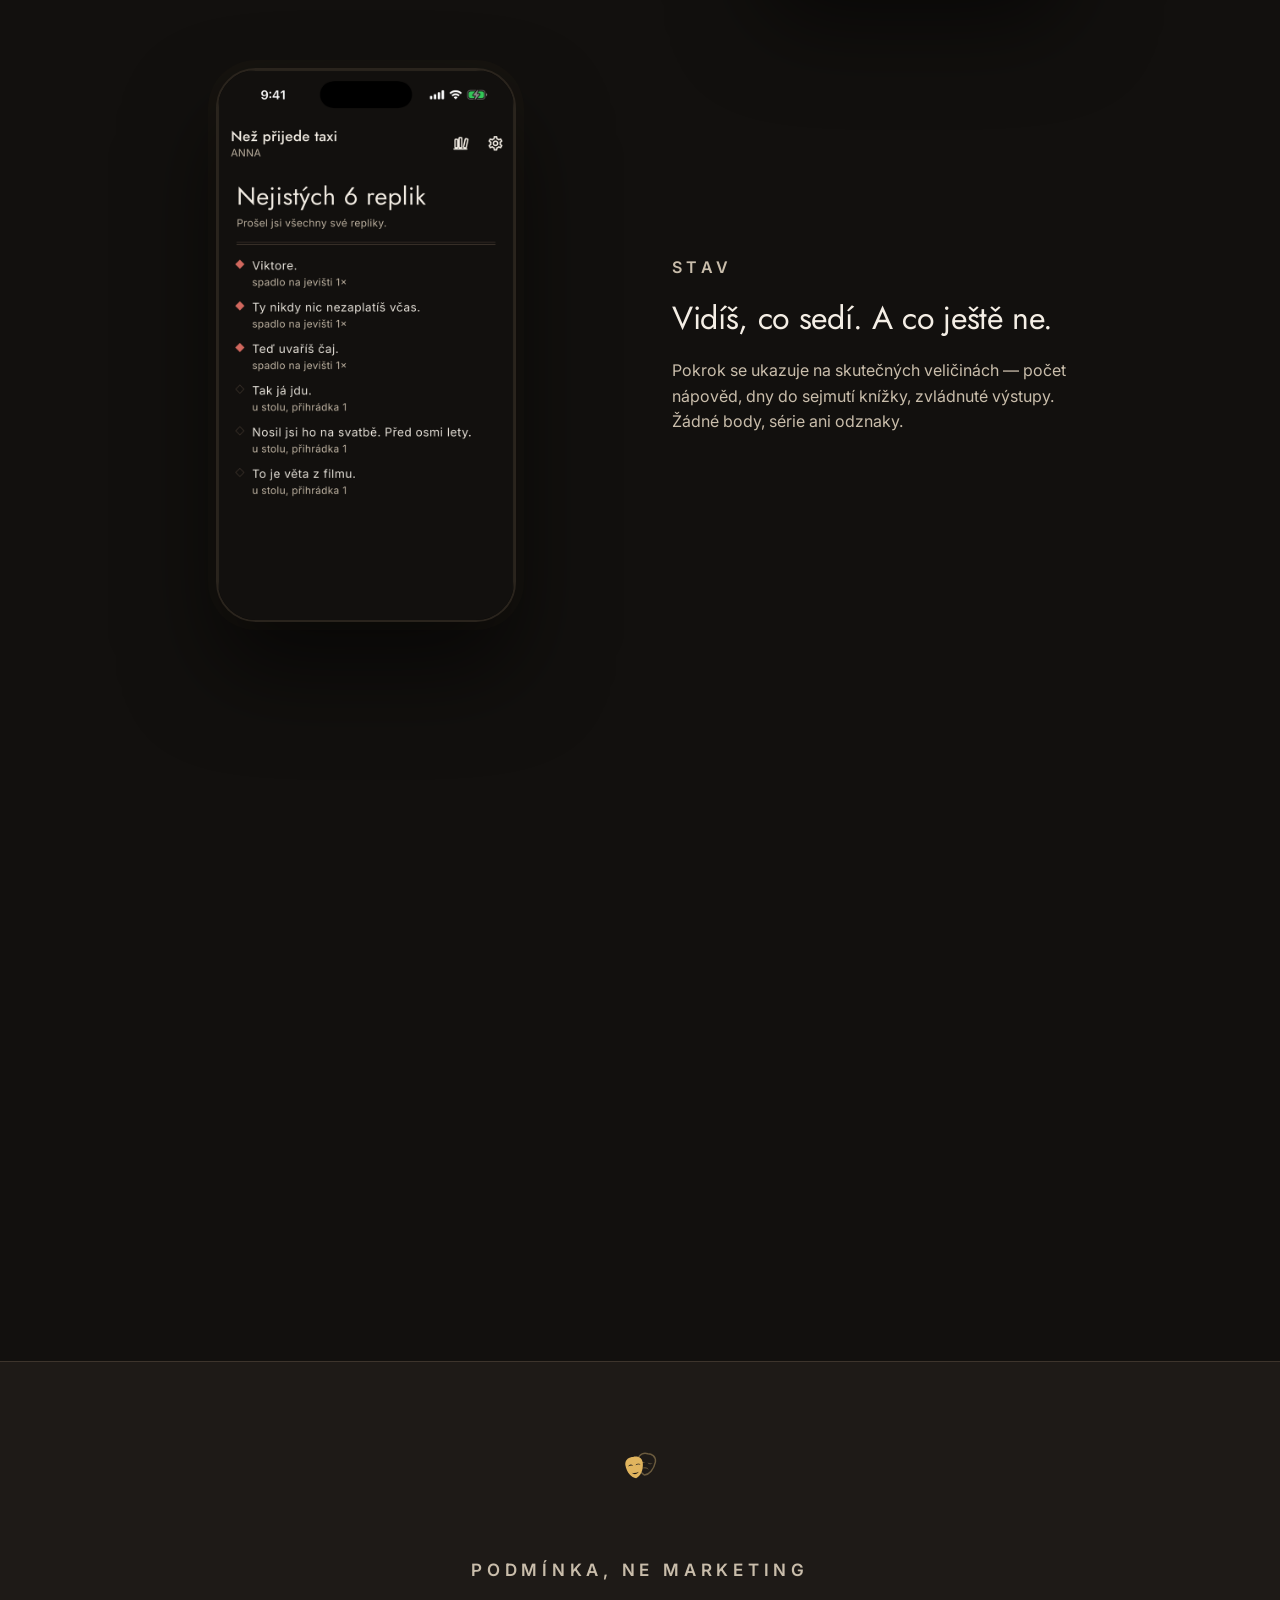
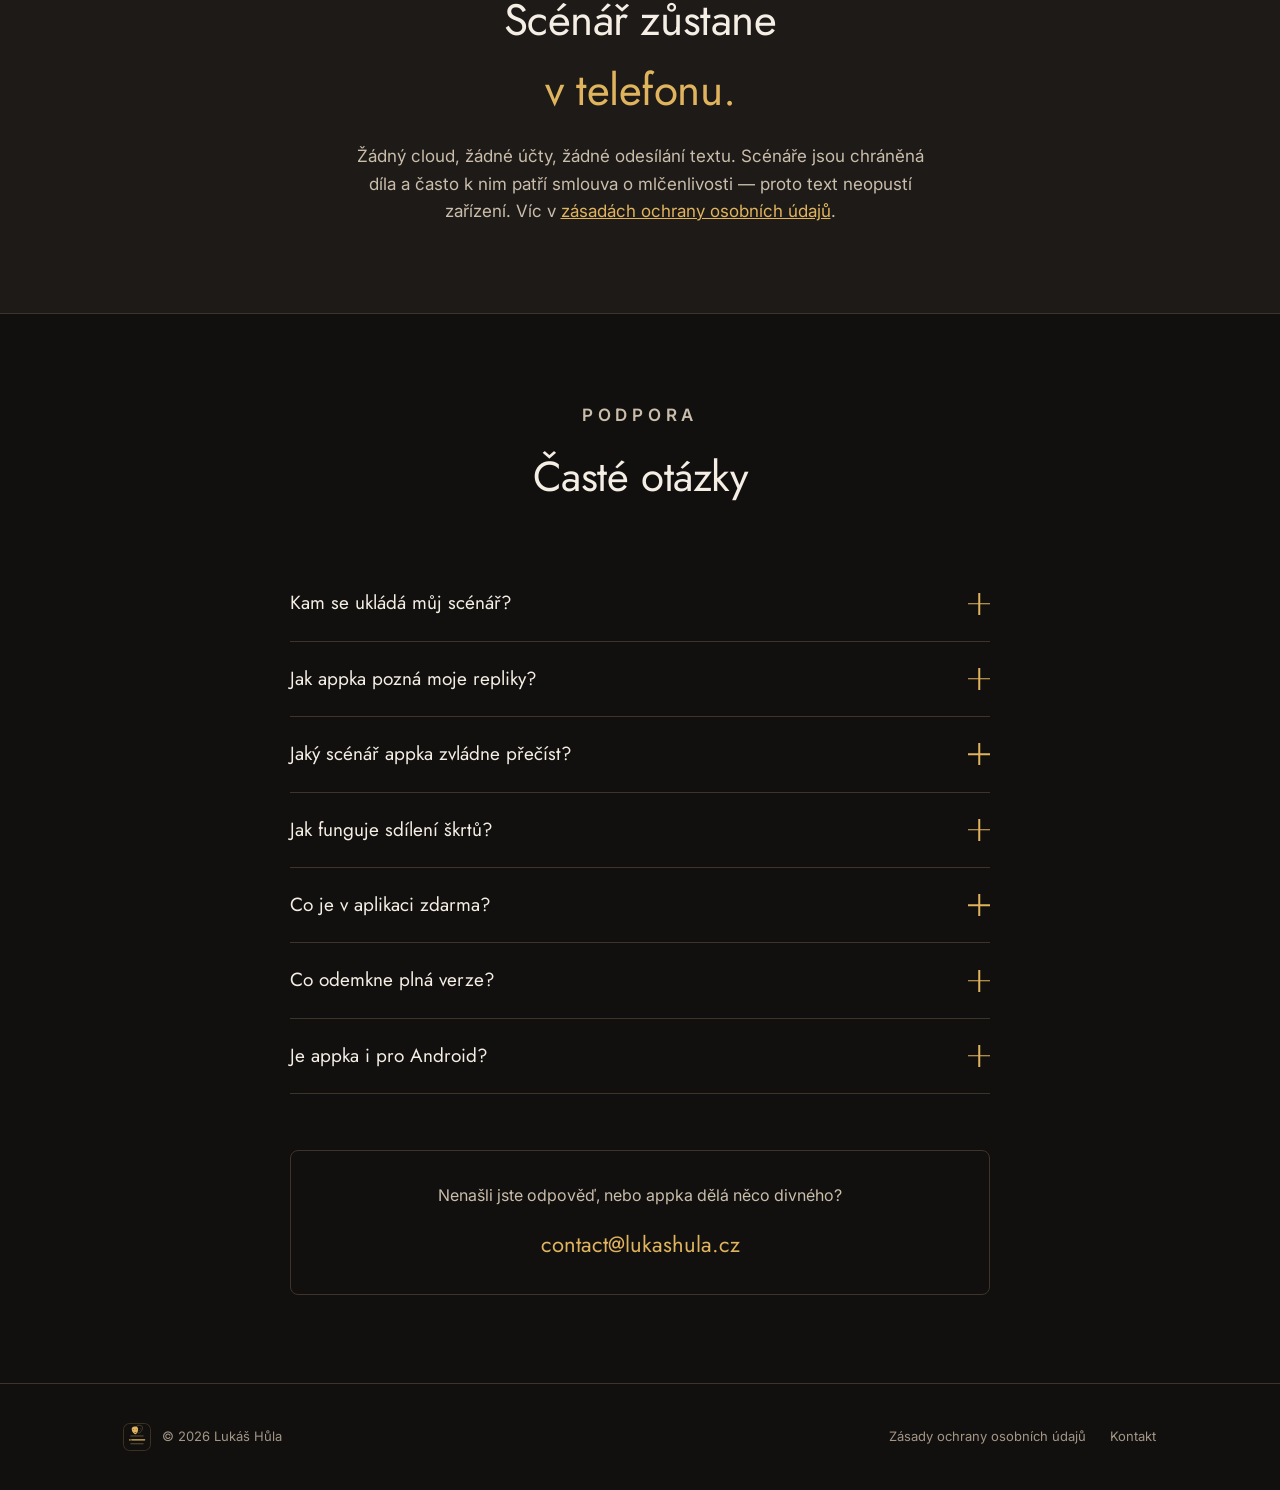
==== commit 7e61c23a: "Oficiální odznaky App Store a Google Play Vlastní kresba log obou firem porušovala jejich pravidla z" ====
--- a/index.html
+++ b/index.html
@@ -10,7 +10,7 @@
 <meta property="og:type" content="website">
 <meta name="theme-color" content="#12100E">
 <link rel="icon" type="image/svg+xml" href="assets/img/favicon.svg">
-<link rel="stylesheet" href="assets/css/site.css?v=6">
+<link rel="stylesheet" href="assets/css/site.css?v=8">
 </head>
 <body>
 
@@ -41,33 +41,18 @@
           <a class="btn btn--ghost" href="#jak-to-funguje">Jak appka funguje</a>
         </div>
         <p class="hero-note">Import, čtečka i dril zdarma navždy. Víc rolí naráz a sdílení škrtů odemkne jednorázový nákup, bez předplatného.</p>
-        <!-- PŘED VYDÁNÍM DOPLNIT:
-             1. `href` u obou odznaků (teď prázdné — klik nikam nevede)
-             2. vyměnit kresbu za oficiální artwork Applu a Googlu; obojí
-                má závazná pravidla pro použití značky a vlastní kresba
-                jejich loga je porušuje
-             3. odznak Google Play skrýt, dokud Android verze nevyjde -->
+        <!-- Oficiální odznaky z marketingových nástrojů Applu a Googlu,
+             česká verze. Nesmí se překreslovat, přebarvovat ani deformovat,
+             takže se sem nesahá — případná změna velikosti patří do
+             `.store-badge` ve stylopisu, a to poměrem, ne rozměrem.
+             Odkazy jsou kanonické tvary bez `?l=cs` a bez
+             `pcampaignid=web_share`; ty patří do sdílené zprávy. -->
         <div class="stores">
-          <a class="store" href="" aria-label="Stáhnout na App Store">
-            <svg class="store-mark" viewBox="0 0 24 24" aria-hidden="true">
-              <path d="M16.4 12.7c0-2.1 1.7-3.1 1.8-3.2-1-1.4-2.5-1.6-3-1.7-1.3-.1-2.5.8-3.1.8-.6 0-1.6-.8-2.7-.8-1.4 0-2.7.8-3.4 2.1-1.5 2.5-.4 6.3 1 8.4.7 1 1.5 2.1 2.6 2.1 1 0 1.4-.7 2.7-.7 1.2 0 1.6.7 2.7.6 1.1 0 1.8-1 2.5-2 .8-1.2 1.1-2.3 1.1-2.3 0 0-2.2-.8-2.2-3.3zM14.4 5.9c.6-.7 1-1.6.9-2.6-.8 0-1.8.5-2.4 1.2-.5.6-1 1.6-.9 2.5.9.1 1.8-.4 2.4-1.1z"/>
-            </svg>
-            <span class="store-text">
-              <span class="store-small">Stáhnout na</span>
-              <span class="store-big">App Store</span>
-            </span>
+          <a class="store-badge store-badge--apple" href="https://apps.apple.com/cz/app/nazkou%C5%A1eno/id6799514821">
+            <img src="assets/img/app-store-badge.svg" alt="Stáhnout v App Store" width="132" height="44">
           </a>
-          <a class="store" href="" aria-label="Stáhnout na Google Play">
-            <svg class="store-mark" viewBox="0 0 24 24" aria-hidden="true">
-              <path d="M4.3 3.2c-.3.3-.4.7-.4 1.3v15c0 .6.1 1 .4 1.3l.1.1 8.4-8.4v-.2L4.4 3.1l-.1.1z"/>
-              <path d="M15.6 15.3l-2.8-2.8v-.2l2.8-2.8.1.1 3.3 1.9c1 .5 1 1.4 0 2l-3.3 1.8h-.1z"/>
-              <path d="M15.7 15.2L12.8 12.4 4.3 20.9c.3.4.9.4 1.5.1l9.9-5.8" opacity=".85"/>
-              <path d="M15.7 8.8L5.8 3.1c-.6-.3-1.2-.3-1.5.1l8.5 8.4 2.9-2.8z" opacity=".7"/>
-            </svg>
-            <span class="store-text">
-              <span class="store-small">Stáhnout na</span>
-              <span class="store-big">Google Play</span>
-            </span>
+          <a class="store-badge store-badge--google" href="https://play.google.com/store/apps/details?id=cz.nazkouseno.nazkouseno">
+            <img src="assets/img/google-play-badge.png" alt="Rozjeďte to na Google Play" width="147" height="57">
           </a>
         </div>
       </div>
--- a/assets/css/site.css
+++ b/assets/css/site.css
@@ -189,14 +189,27 @@
 /* Prostrkané verzálky, stejně jako popisky v aplikaci. Hlavička tím mluví
    jazykem produktu místo výchozím 14px bezpatkovým písmem, které vypadá
    stejně na každém webu — a nestojí to ani pixel výšky navíc. */
+/* Na telefonu je navigace vidět taky. Do 2026-08-14 tu bylo `display: none`
+   až do 720 px, takže na mobilu nešlo z hlavičky nikam — hlavně ne do
+   návodů, které se jinak nedají najít, když člověk nezná adresu. */
 .nav-links {
-  display: none;
-  gap: 30px;
-  font-size: 12px;
+  display: flex;
+  gap: 18px;
+  font-size: 11px;
   font-weight: 600;
-  letter-spacing: 0.16em;
+  letter-spacing: 0.12em;
   text-transform: uppercase;
   color: var(--text-faint);
+}
+
+/* Kotvy na vlastní stránku se na úzkém displeji skrývají: obsah je pod
+   nimi dostupný scrollem, kdežto odkaz na jinou stránku ne. Čtyři položky
+   vedle loga se na 320 px nevejdou, jedna ano. */
+@media (max-width: 719px) {
+  .nav-links a[href^="#"] { display: none; }
+  /* „Zpět na web" taky ne — vede tam logo vedle něj. Zbude jediná
+     položka, takže se hlavička vejde i na 320 px. */
+  .nav-links a[href="../index.html"] { display: none; }
 }
 
 .nav-links a {
@@ -226,7 +239,7 @@
 .nav-links a:focus-visible::after { left: 0; right: 0; }
 
 @media (min-width: 720px) {
-  .nav-links { display: flex; }
+  .nav-links { gap: 30px; font-size: 12px; letter-spacing: 0.16em; }
 }
 
 /* -------- tlačítka -------- */
@@ -319,46 +332,25 @@
   margin-top: 26px;
 }
 
-.store {
+/* Oficiální odznaky obchodů. Stažené z marketingových nástrojů Applu
+   a Googlu v české verzi — obojí má závazná pravidla: kresba, barvy ani
+   proporce se nesmí měnit a kolem odznaku musí zůstat volný prostor.
+   Proto tu není vlastní rámeček ani podklad, jen odkaz a obrázek.
+
+   Výšky se liší schválně. Google dodává asset s ochrannou zónou
+   zapečenou v obrázku (nahoře i dole 29 z 250 px, tedy vlastní odznak
+   je 76,8 % výšky), Apple ne — při stejné hodnotě `height` by Google
+   odznak vypadal menší. 44 / 0,768 ≈ 57. */
+.store-badge {
   display: inline-flex;
-  align-items: center;
-  gap: 13px;
-  padding: 13px 24px 13px 20px;
-  border: 1px solid var(--line);
-  border-radius: 10px;
-  background: rgba(255, 255, 255, 0.03);
   text-decoration: none;
-  color: var(--text);
-  transition: border-color 0.18s ease, background 0.18s ease;
-}
-
-.store:hover,
-.store:focus-visible {
-  border-color: rgba(224, 180, 94, 0.5);
-  background: rgba(224, 180, 94, 0.06);
-}
-
-.store-mark {
-  width: 30px;
-  height: 30px;
-  fill: currentColor;
-  flex-shrink: 0;
-}
-
-.store-text { display: flex; flex-direction: column; line-height: 1.15; }
-
-.store-small {
-  font-size: 10px;
-  letter-spacing: 0.14em;
-  text-transform: uppercase;
-  color: var(--text-faint);
-}
-
-.store-big {
-  font-family: var(--display);
-  font-size: 20px;
-  letter-spacing: 0.01em;
-}
+  border-radius: 8px;
+}
+
+.store-badge img { display: block; width: auto; }
+
+.store-badge--apple img { height: 44px; }
+.store-badge--google img { height: 57px; }
 
 .hero-visual {
   display: flex;
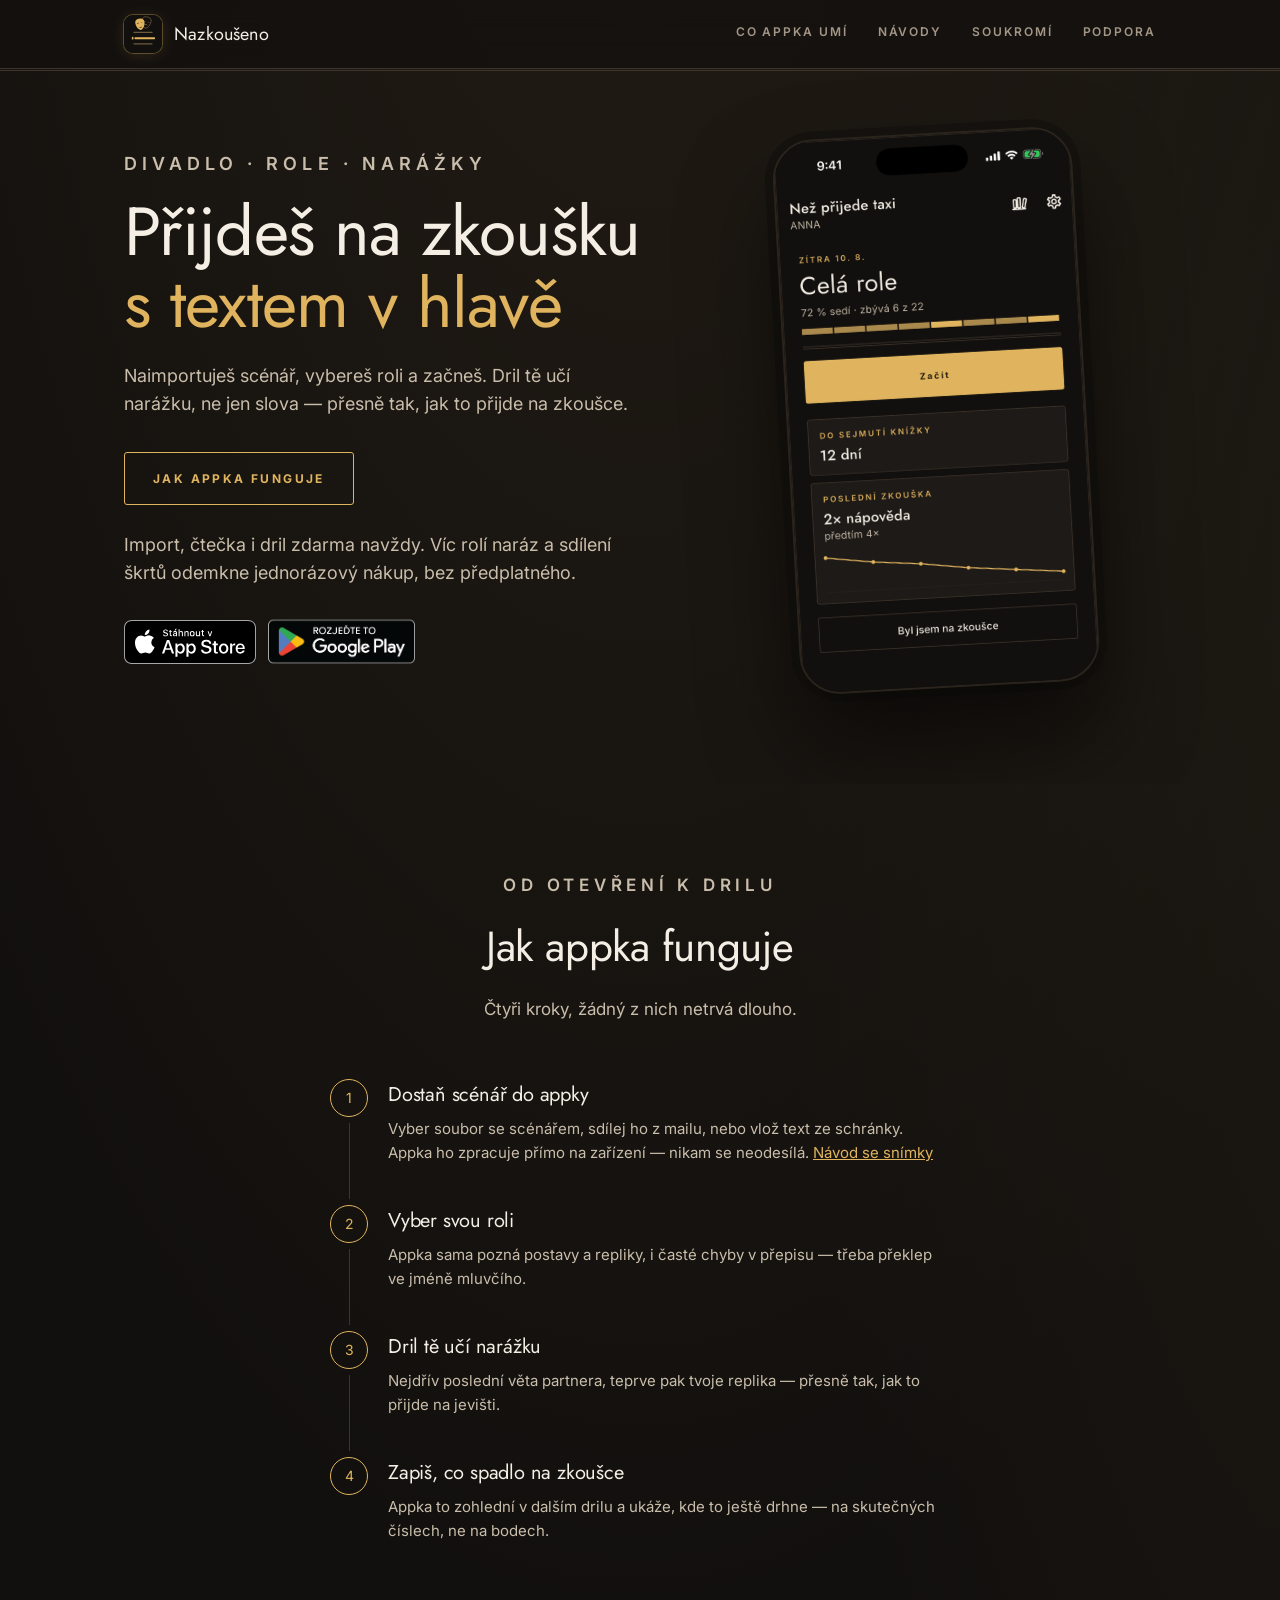
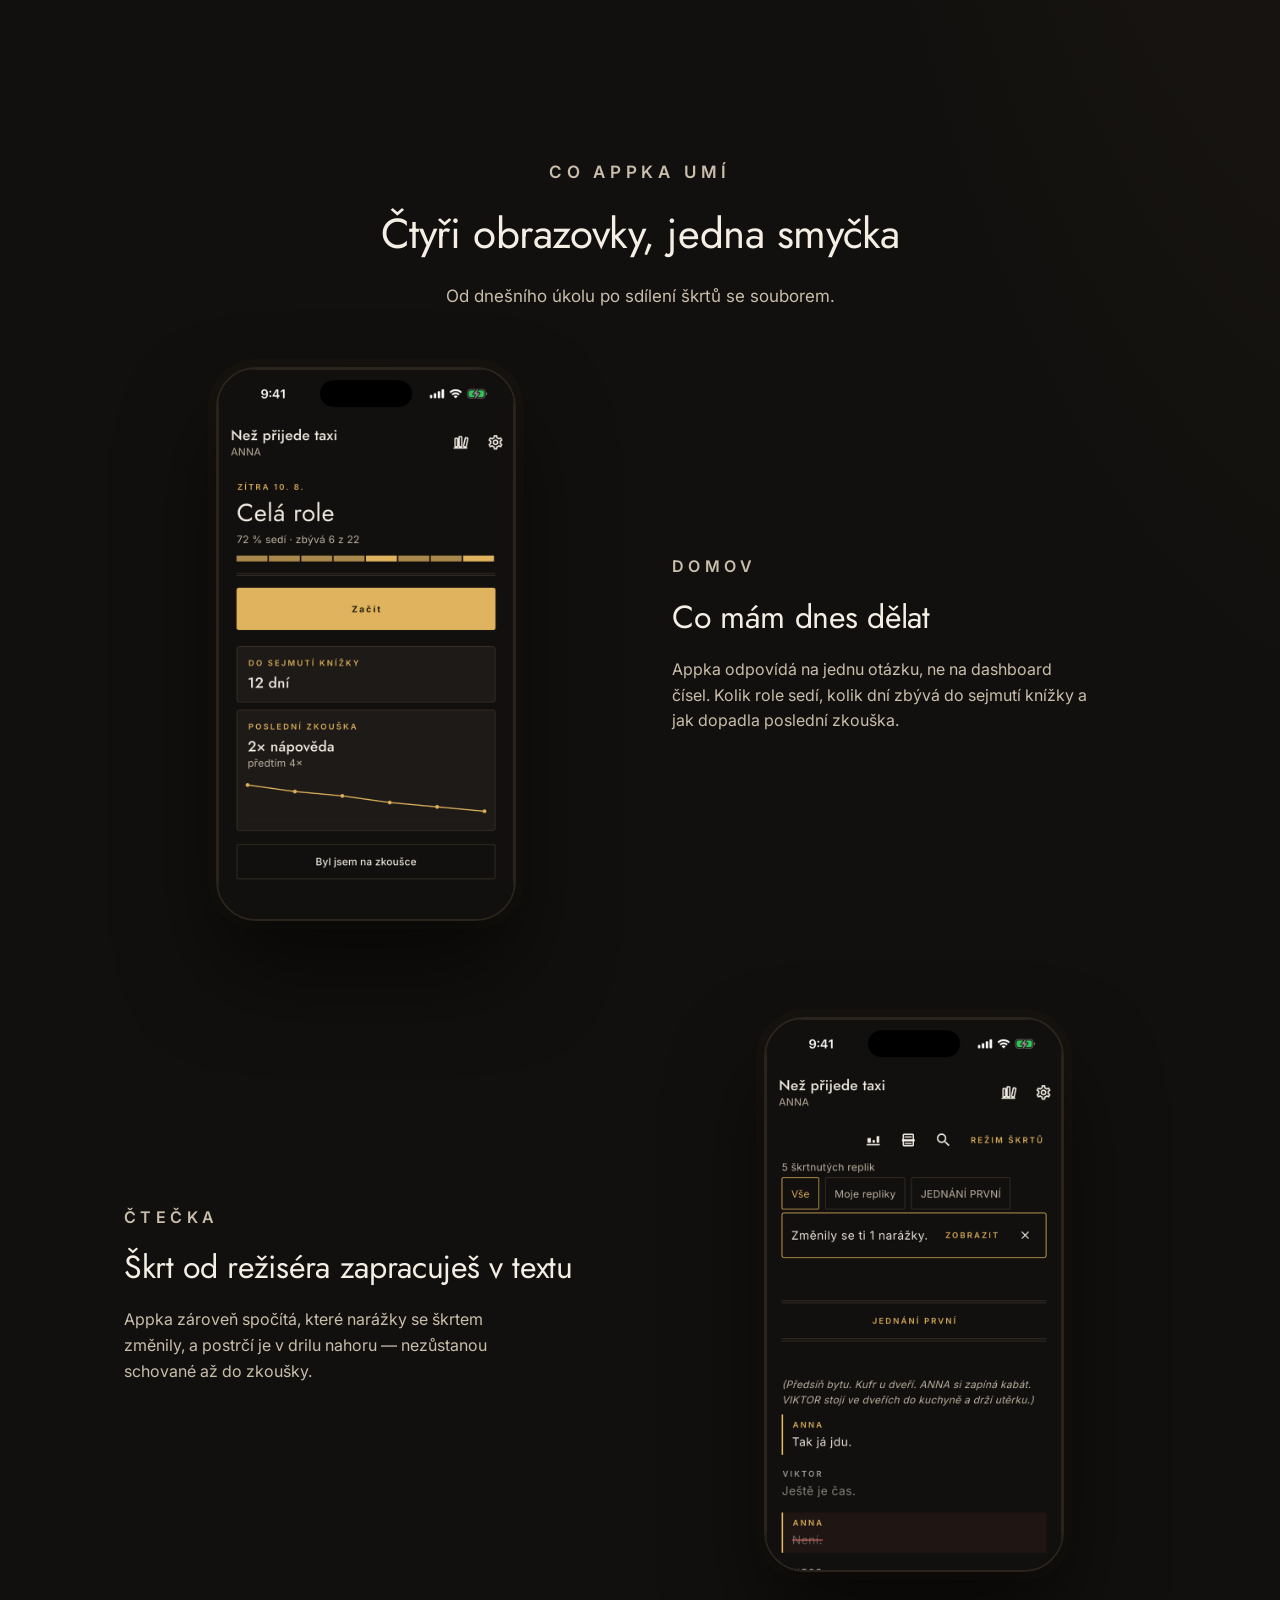
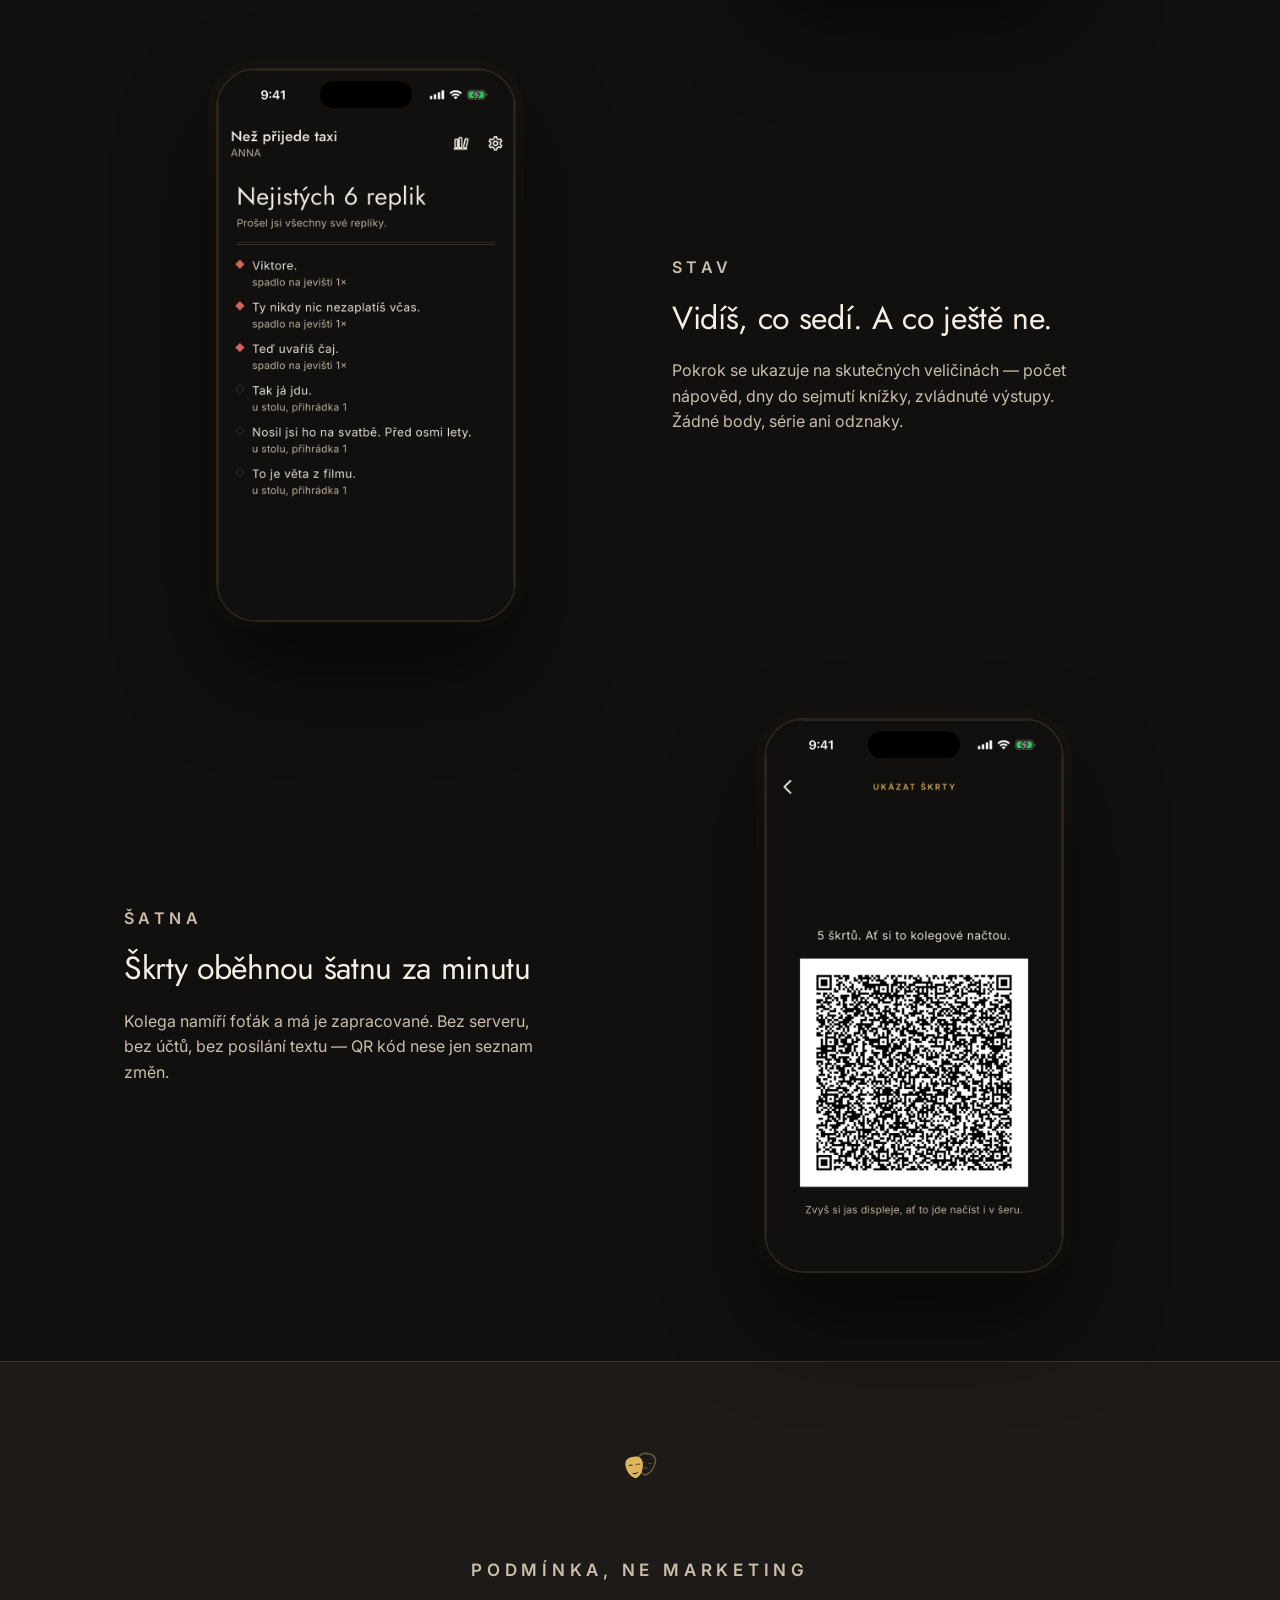
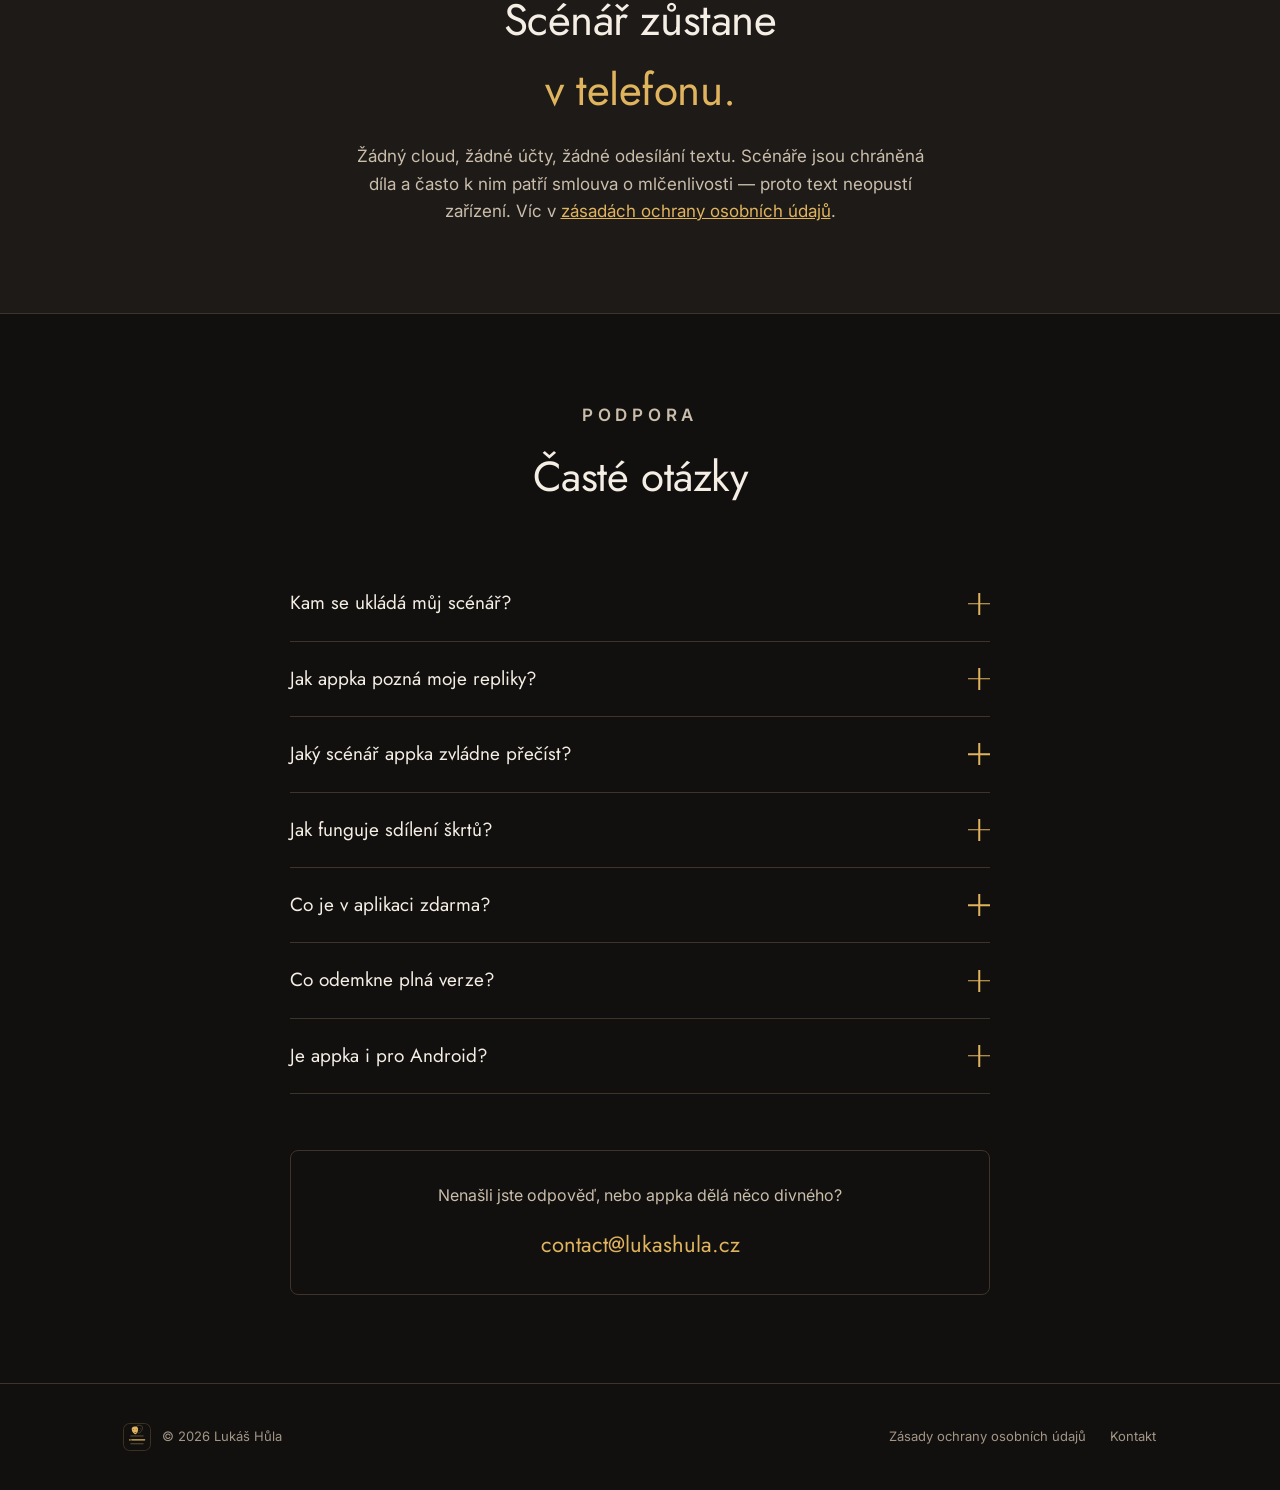
==== commit aadd1283: "Odznaky obchodů na jedné linii Kontejner .stores neměl align-items, takže výchozí stretch natáhl odk" ====
--- a/index.html
+++ b/index.html
@@ -10,7 +10,7 @@
 <meta property="og:type" content="website">
 <meta name="theme-color" content="#12100E">
 <link rel="icon" type="image/svg+xml" href="assets/img/favicon.svg">
-<link rel="stylesheet" href="assets/css/site.css?v=8">
+<link rel="stylesheet" href="assets/css/site.css?v=9">
 </head>
 <body>
 
--- a/assets/css/site.css
+++ b/assets/css/site.css
@@ -325,9 +325,15 @@
    Zástupné, dokud nejsou odkazy. Před vydáním se **musí vyměnit za
    oficiální artwork** Applu a Googlu: obojí má závazná pravidla pro
    použití svých značek a vlastní kresba loga je porušuje. */
+/* `align-items: center` je tu nutnost, ne kosmetika. Odznaky mají různou
+   výšku boxu (Google nese ochrannou zónu uvnitř obrázku), takže by je
+   výchozí `stretch` postavil na společný horní okraj a Apple by seděl
+   výš. Na střed sedí i samotné odznaky, protože Googlu je zóna nahoře
+   i dole stejná. */
 .stores {
   display: flex;
   flex-wrap: wrap;
+  align-items: center;
   gap: 12px;
   margin-top: 26px;
 }
